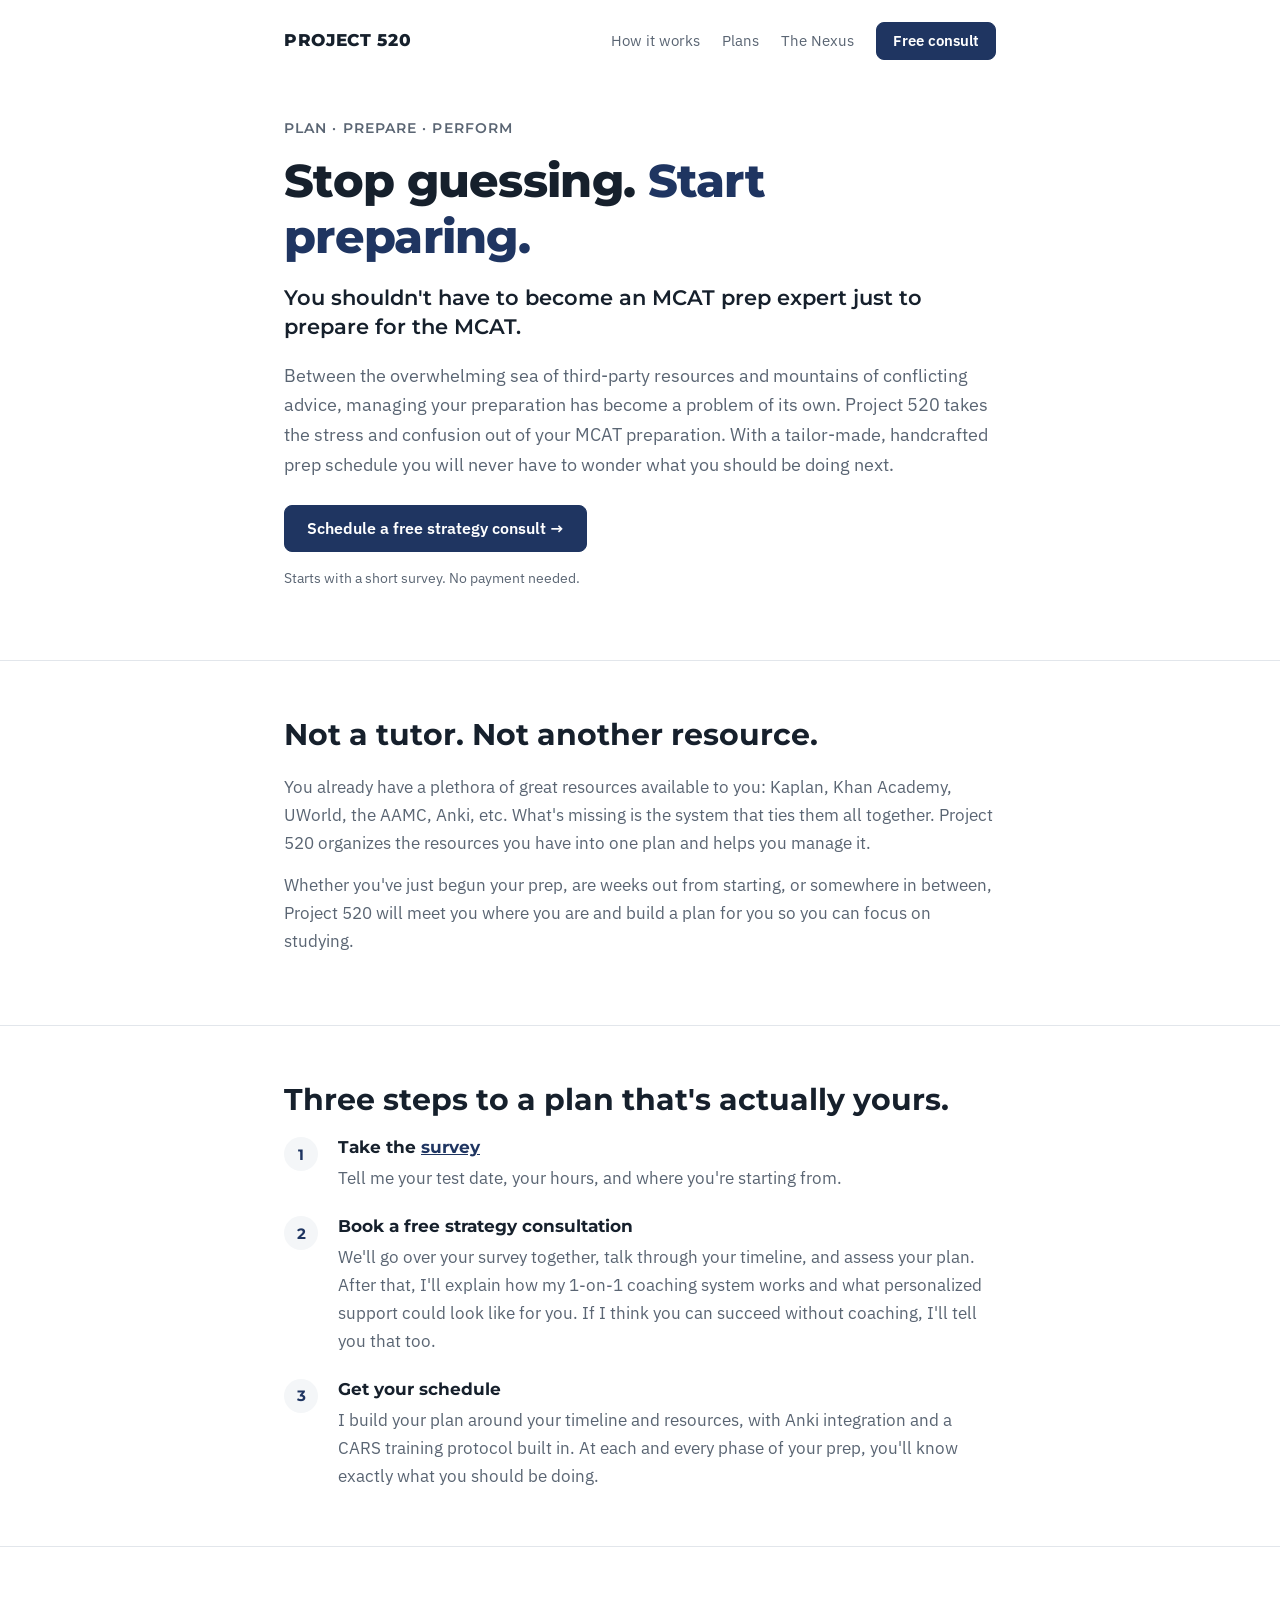
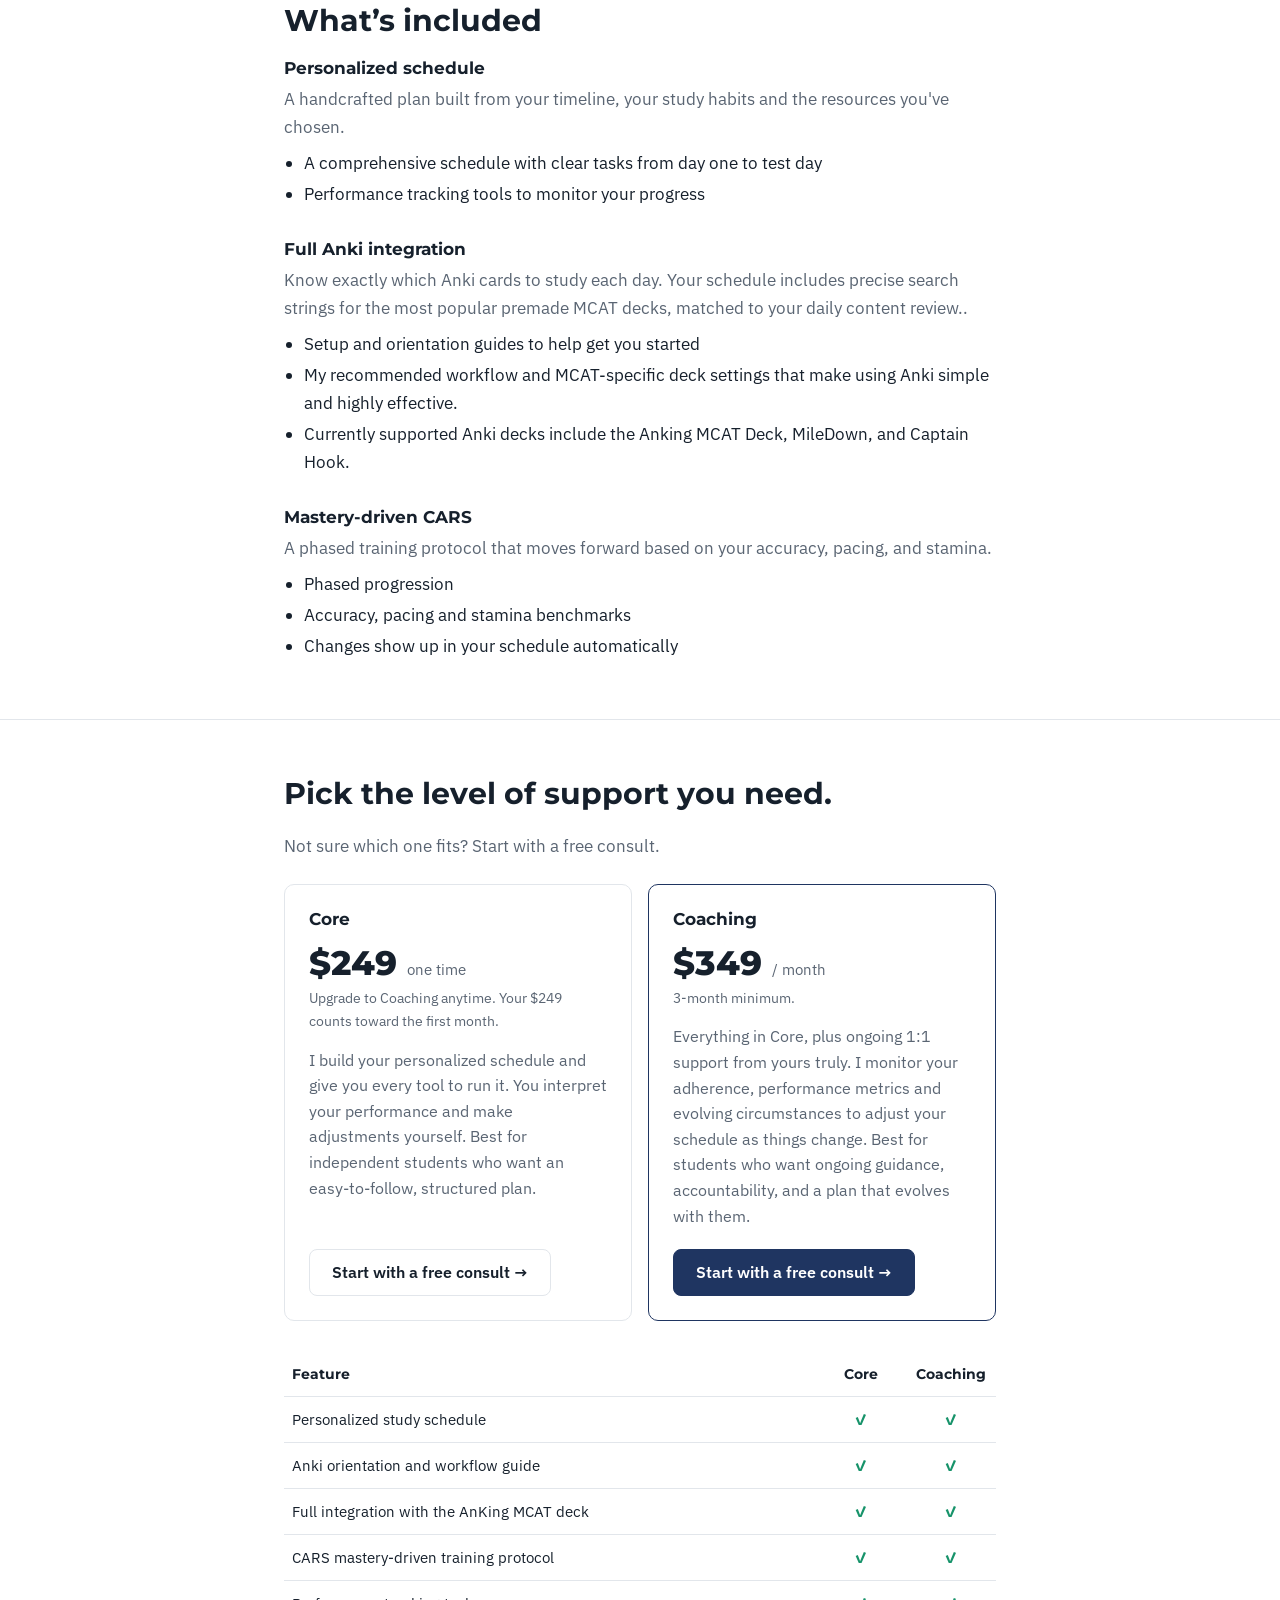
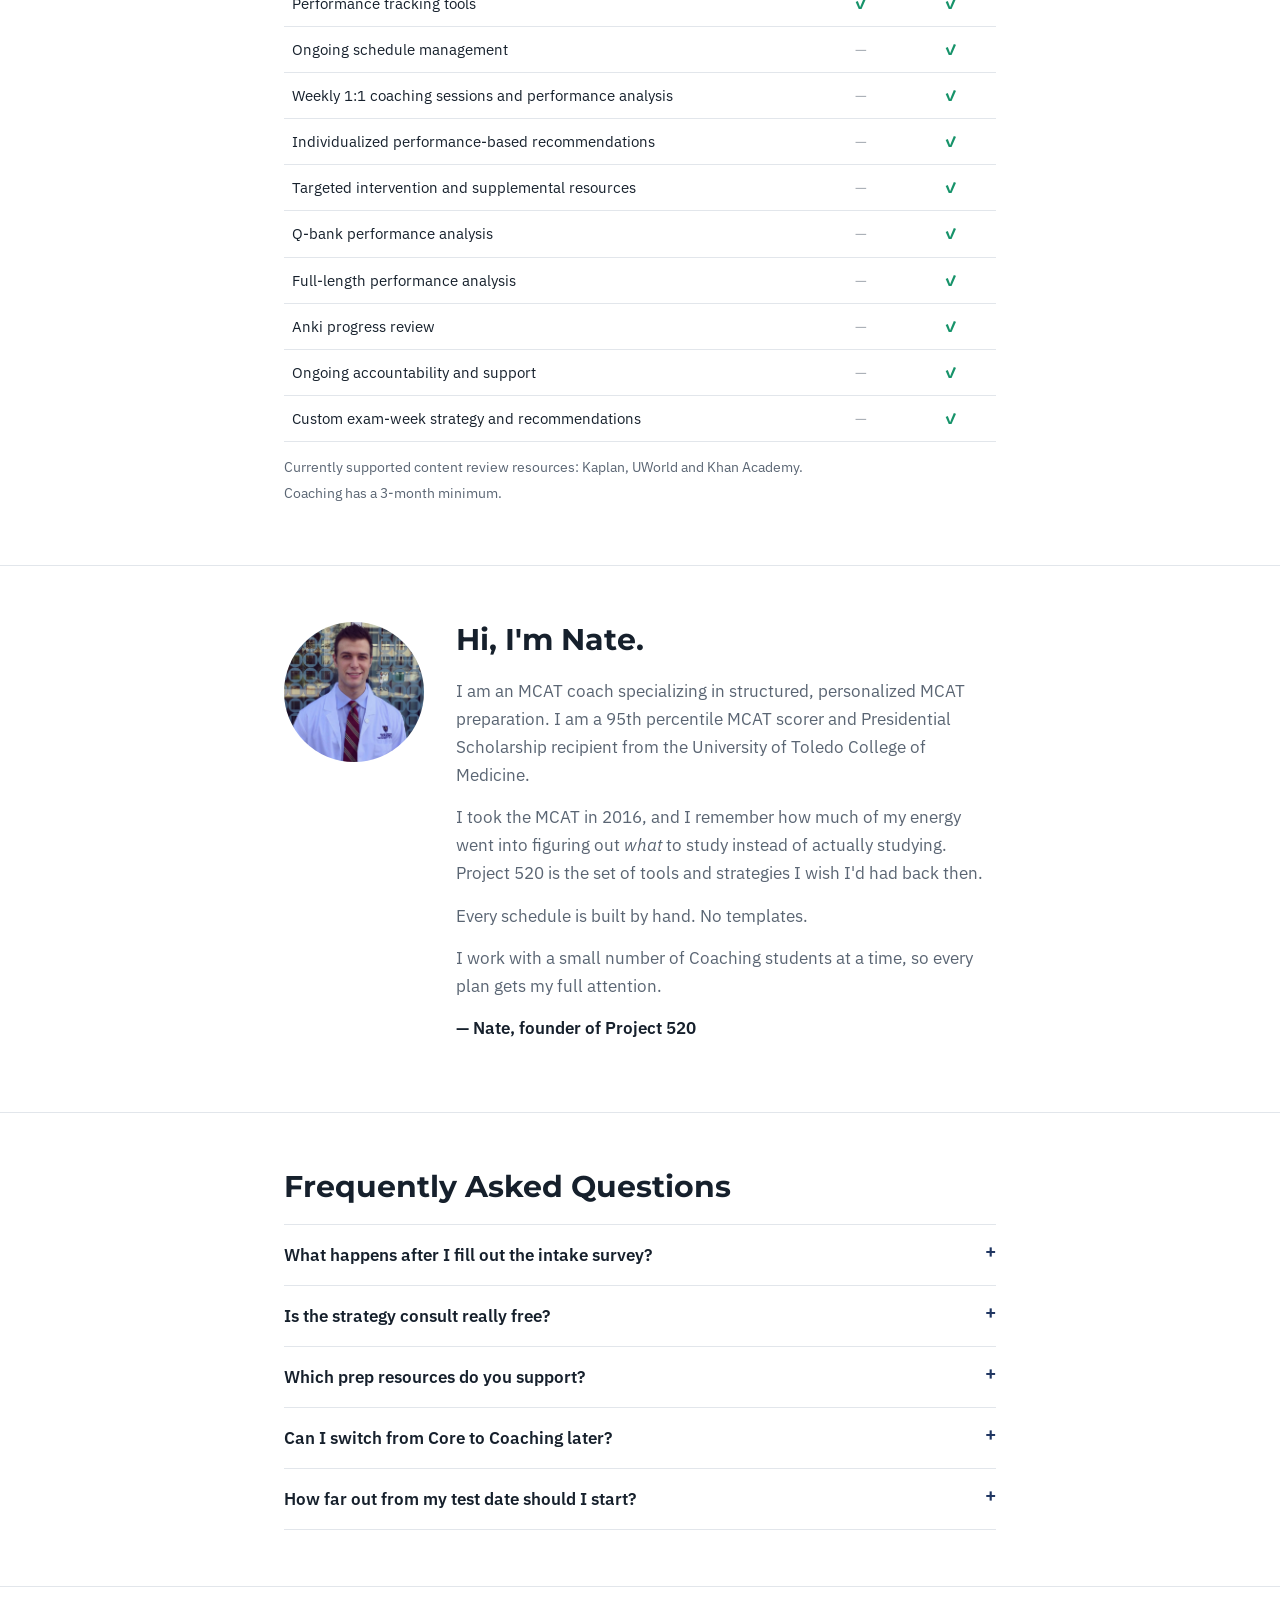
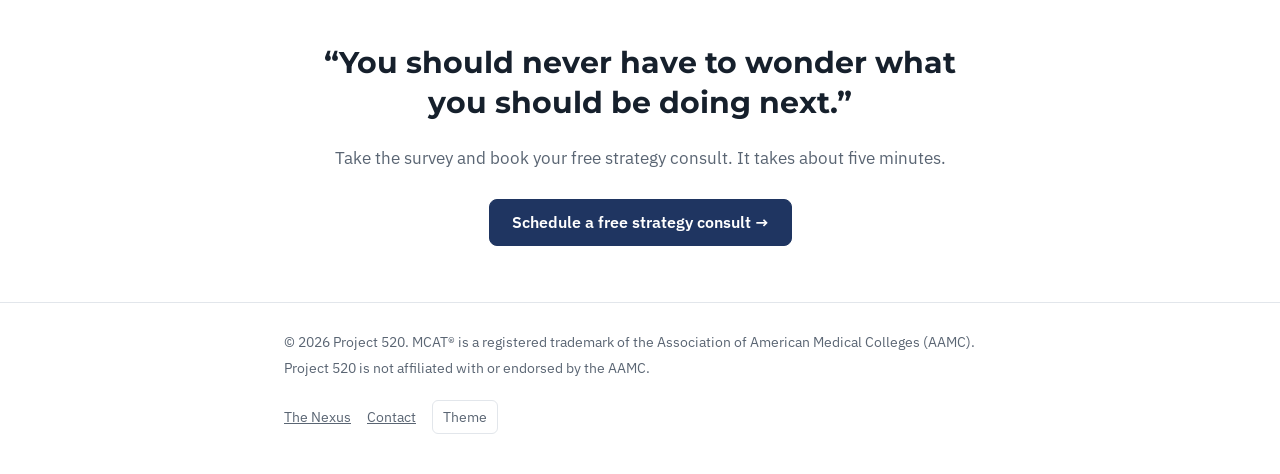
==== index.html @ 340f24ff "Update index.html" ====
<!doctype html>
<html lang="en">
<head>
<meta charset="utf-8">
<meta name="viewport" content="width=device-width, initial-scale=1">
<title>Project 520 — MCAT Prep, Planned</title>
<meta name="description" content="A handcrafted MCAT prep schedule built around your timeline, your resources and your study habits, with full Anki integration and mastery-driven CARS. Start with a free strategy consult.">
<meta property="og:title" content="Project 520 — Plan · Prepare · Perform">
<meta property="og:description" content="Stop guessing. Start preparing. Get a personalized schedule and know exactly what to do next.">
<meta property="og:type" content="website">
<link rel="icon" href="data:image/svg+xml,%3Csvg xmlns='http://www.w3.org/2000/svg' viewBox='0 0 64 64'%3E%3Crect width='64' height='64' rx='14' fill='%231f3561'/%3E%3Ctext x='32' y='42' font-family='Arial' font-weight='700' font-size='26' fill='white' text-anchor='middle'%3E520%3C/text%3E%3C/svg%3E">
<link rel="preconnect" href="https://fonts.googleapis.com">
<link rel="preconnect" href="https://fonts.gstatic.com" crossorigin>
<link rel="stylesheet" href="https://fonts.googleapis.com/css2?family=Montserrat:wght@500;600;700;800&family=IBM+Plex+Sans:wght@400;500;600&display=swap">
<style>
:root {
  --bg: #ffffff;
  --ink: #16202c;
  --muted: #5a6573;
  --line: #e2e6eb;
  --soft: #f4f6f8;
  --accent: #1f3561;
  --accent-hover: #162746;
  --accent-ink: #ffffff;
  --green: #17936a;
  --font-head: "Montserrat", "Helvetica Neue", Arial, sans-serif;
  --font-body: "IBM Plex Sans", "Segoe UI", system-ui, sans-serif;
  color-scheme: light;
}
@media (prefers-color-scheme: dark) {
  :root:not([data-theme="light"]) {
    --bg: #11161c; --ink: #e6ebf0; --muted: #98a3af; --line: #29313b; --soft: #181f27;
    --accent: #7ba6ff; --accent-hover: #9bbcff; --accent-ink: #11161c; --green: #3fc590; color-scheme: dark;
  }
}
:root[data-theme="dark"] {
  --bg: #11161c; --ink: #e6ebf0; --muted: #98a3af; --line: #29313b; --soft: #181f27;
  --accent: #7ba6ff; --accent-hover: #9bbcff; --accent-ink: #11161c; --green: #3fc590; color-scheme: dark;
}

* { box-sizing: border-box; }
html { scroll-behavior: smooth; }
body {
  margin: 0; background: var(--bg); color: var(--ink);
  font: 400 17px/1.65 var(--font-body);
  -webkit-font-smoothing: antialiased;
}
a { color: var(--accent); }
.wrap { max-width: 760px; margin: 0 auto; padding: 0 24px; }
h1, h2, h3 { font-family: var(--font-head); margin: 0; line-height: 1.2; }
h1 { font-size: clamp(2rem, 5vw, 2.9rem); font-weight: 800; letter-spacing: -0.015em; }
h2 { font-size: clamp(1.45rem, 3.2vw, 1.85rem); font-weight: 700; margin-bottom: 20px; }
h3 { font-size: 1.08rem; font-weight: 700; margin-bottom: 6px; }
p { margin: 0 0 14px; }
.muted { color: var(--muted); }
section { padding: 56px 0; border-top: 1px solid var(--line); }

/* nav */
.nav .wrap { display: flex; align-items: center; justify-content: space-between; gap: 16px; padding-top: 22px; padding-bottom: 22px; }
.brand { font: 800 1.05rem/1 var(--font-head); color: var(--ink); text-decoration: none; letter-spacing: 0.04em; }
.nav-links { display: flex; align-items: center; gap: 22px; }
.nav-links a { color: var(--muted); text-decoration: none; font-size: 0.95rem; }
.nav-links a:hover { color: var(--ink); }

/* buttons */
.btn {
  display: inline-block; padding: 13px 22px; border-radius: 8px;
  font: 600 1rem/1.2 var(--font-body); text-decoration: none; cursor: pointer;
  background: var(--accent); color: var(--accent-ink); border: 1px solid var(--accent);
}
.btn:hover { background: var(--accent-hover); border-color: var(--accent-hover); }
.btn-plain { background: transparent; color: var(--ink); border-color: var(--line); }
.btn-plain:hover { background: var(--soft); border-color: var(--line); }
.nav-links .btn { padding: 9px 16px; font-size: 0.92rem; color: var(--accent-ink); }

/* hero */
.hero { border-top: 0; padding: 40px 0 56px; }
.tagline { font: 600 0.85rem/1 var(--font-head); letter-spacing: 0.08em; text-transform: uppercase; color: var(--muted); margin-bottom: 18px; }
.hero h1 .hl { color: var(--accent); }
.hero .lede { font-size: 1.12rem; color: var(--muted); margin-top: 20px; }
.ctas { display: flex; flex-wrap: wrap; gap: 12px; margin-top: 26px; }
.note { font-size: 0.9rem; color: var(--muted); margin-top: 14px; }


.value { font: 600 clamp(1.1rem, 2.4vw, 1.3rem)/1.4 var(--font-head); color: var(--ink); margin: 18px 0 0; }



/* steps */
.steps { list-style: none; margin: 0; padding: 0; display: grid; gap: 24px; }
.steps li { display: grid; grid-template-columns: 40px 1fr; gap: 14px; }
.step-num { width: 34px; height: 34px; border-radius: 50%; background: var(--soft); color: var(--accent); display: grid; place-items: center; font: 700 0.95rem/1 var(--font-head); }
.steps p { color: var(--muted); margin: 0; }
.free { color: var(--green); font-weight: 600; font-size: 0.85rem; margin-left: 6px; font-family: var(--font-body); }

/* features */
.features { display: grid; gap: 28px; }
.features p { color: var(--muted); margin-bottom: 8px; }
.features ul { margin: 0; padding-left: 20px; }
.features li { margin: 3px 0; }


/* plans */
.plans { display: grid; grid-template-columns: 1fr 1fr; gap: 16px; }
.plan { border: 1px solid var(--line); border-radius: 10px; padding: 24px; display: flex; flex-direction: column; }
.plan.featured { border-color: var(--accent); }
.price { font: 800 2.1rem/1 var(--font-head); margin: 10px 0 8px; }
.price small { font: 400 0.95rem/1 var(--font-body); color: var(--muted); }
.plan .price-note { font-size: 0.88rem; color: var(--muted); }
.plan .desc { color: var(--muted); font-size: 0.97rem; flex: 1; }
.plan .btn { align-self: flex-start; margin-top: 6px; }

.compare { width: 100%; border-collapse: collapse; margin-top: 32px; font-size: 0.95rem; }
.compare th, .compare td { padding: 10px 8px; text-align: left; border-bottom: 1px solid var(--line); }
.compare th { font-family: var(--font-head); font-weight: 700; font-size: 0.85rem; }
.compare .c { text-align: center; width: 90px; }
.yes { color: var(--green); font-weight: 700; }
.no { color: var(--muted); opacity: 0.5; }
.footnotes { margin-top: 14px; font-size: 0.85rem; color: var(--muted); }
.footnotes p { margin: 0 0 4px; }

/* founder */
.founder { display: grid; grid-template-columns: 140px 1fr; gap: 32px; align-items: start; }
.avatar { width: 140px; height: 140px; border-radius: 50%; object-fit: cover; background: var(--soft); overflow: hidden; color: transparent; }
.founder p { color: var(--muted); }
.sig { color: var(--ink) !important; font-weight: 600; }

/* faq */
.faq details { border-bottom: 1px solid var(--line); }
.faq details:first-child { border-top: 1px solid var(--line); }
.faq summary { cursor: pointer; list-style: none; padding: 16px 0; font-weight: 600; display: flex; justify-content: space-between; gap: 16px; }
.faq summary::-webkit-details-marker { display: none; }
.faq summary::after { content: "+"; color: var(--accent); font-weight: 600; font-size: 1.2rem; line-height: 1; }
.faq details[open] summary::after { content: "–"; }
.faq details p { color: var(--muted); }

/* final */
.final { text-align: center; }
.quote { margin: 0 auto 22px; max-width: 22em; font: 700 clamp(1.4rem, 3.4vw, 1.9rem)/1.3 var(--font-head); color: var(--ink); }
.final .ctas { justify-content: center; }

footer { border-top: 1px solid var(--line); padding: 28px 0 40px; color: var(--muted); font-size: 0.85rem; }
footer .wrap { display: flex; flex-wrap: wrap; justify-content: space-between; gap: 16px; }
footer p { margin: 0 0 4px; }
footer a { color: var(--muted); }
.theme-btn { background: none; border: 1px solid var(--line); color: var(--muted); border-radius: 6px; padding: 5px 10px; font: inherit; cursor: pointer; }

:focus-visible { outline: 3px solid var(--accent); outline-offset: 3px; border-radius: 4px; }

@media (max-width: 640px) {
  .wrap { padding: 0 16px; }
  body { font-size: 16px; }
  .nav-links a:not(.btn) { display: none; }
  .plans { grid-template-columns: 1fr; }
  .founder { grid-template-columns: 1fr; gap: 20px; }
  .avatar { width: 110px; height: 110px; }
  .ctas .btn { width: 100%; text-align: center; }
  .compare .c { width: 70px; }
  .compare th, .compare td { padding: 9px 4px; font-size: 0.88rem; }
}
@media (prefers-reduced-motion: reduce) { html { scroll-behavior: auto; } }
</style>
</head>
<body>

<!--
  ===== EDIT THESE LINKS =====
  Every "Get your free strategy consult" button uses FORM_URL below.
  Search this file for FORM_URL to find it (near the bottom, in the <script>).
-->

<header class="nav">
  <div class="wrap">
    <a class="brand" href="#top">PROJECT 520</a>
    <nav class="nav-links" aria-label="Main">
      <a href="#how">How it works</a>
      <a href="#plans">Plans</a>
      <a href="/nexus/">The Nexus</a>
      <a class="btn js-consult" href="#">Free consult</a>
    </nav>
  </div>
</header>

<main id="top">

  <section class="hero">
    <div class="wrap">
      <div class="tagline">Plan · Prepare · Perform</div>
      <h1>Stop guessing. <span class="hl">Start preparing.</span></h1>
      <p class="value">You shouldn't have to become an MCAT prep expert just to prepare for the MCAT.</p>
      <p class="lede">Between the overwhelming sea of third-party resources and mountains of conflicting advice, managing your preparation has become a problem of its own. Project 520 takes the stress and confusion out of your MCAT preparation. With a tailor-made, handcrafted prep schedule you will never have to wonder what you should be doing next.</p>
      <div class="ctas">
        <a class="btn js-consult" href="#">Schedule a free strategy consult →</a>
      </div>
      <p class="note">Starts with a short survey. No payment needed.</p>
    </div>
  </section>

  <section>
    <div class="wrap">
      <h2>Not a tutor. Not another resource.</h2>
      <p class="muted">You already have a plethora of great resources available to you: Kaplan, Khan Academy, UWorld, the AAMC, Anki, etc. What's missing is the system that ties them all together. Project 520 organizes the resources you have into one plan and helps you manage it.</p>
      <p class="muted">Whether you've just begun your prep, are weeks out from starting, or somewhere in between, Project 520 will meet you where you are and build a plan for you so you can focus on studying.</p>
    </div>
  </section>

  <section id="how">
    <div class="wrap">
      <h2>Three steps to a plan that's actually yours.</h2>
      <ol class="steps">
        <li>
          <span class="step-num">1</span>
          <div>
            <h3>Take the <a class="js-consult" href="#">survey</a></h3>
            <p>Tell me your test date, your hours, and where you're starting from.</p>
          </div>
        </li>
        <li>
          <span class="step-num">2</span>
          <div>
            <h3>Book a free strategy consultation</h3>
            <p>We'll go over your survey together, talk through your timeline, and assess your plan. After that, I'll explain how my 1-on-1 coaching system works and what personalized support could look like for you. If I think you can succeed without coaching, I'll tell you that too. </p>
          </div>
        </li>
        <li>
          <span class="step-num">3</span>
          <div>
            <h3>Get your schedule</h3>
            <p>I build your plan around your timeline and resources, with Anki integration and a CARS training protocol built in. At each and every phase of your prep, you'll know exactly what you should be doing.</p>
          </div>
        </li>
      </ol>
    </div>
  </section>

  <section>
    <div class="wrap">
      <h2>What’s included</h2>
      <div class="features">
        <div>
          <h3>Personalized schedule</h3>
          <p>A handcrafted plan built from your timeline, your study habits and the resources you've chosen.</p>
          <ul>
            <li>A comprehensive schedule with clear tasks from day one to test day</li>
            <li>Performance tracking tools to monitor your progress</li>
          </ul>
        </div>
        <div>
          <h3>Full Anki integration</h3>
          <p>Know exactly which Anki cards to study each day. Your schedule includes precise search strings for the most popular premade MCAT decks, matched to your daily content review..</p>
          <ul>
            <li>Setup and orientation guides to help get you started</li>
            <li>My recommended workflow and MCAT-specific deck settings that make using Anki simple and highly effective.</li>
            <li>Currently supported Anki decks include the Anking MCAT Deck, MileDown, and Captain Hook.</li>
          </ul>
        </div>
        <div>
          <h3>Mastery-driven CARS</h3>
          <p>A phased training protocol that moves forward based on your accuracy, pacing, and stamina.</p>
          <ul>
            <li>Phased progression</li>
            <li>Accuracy, pacing and stamina benchmarks</li>
            <li>Changes show up in your schedule automatically</li>
          </ul>
        </div>
      </div>
    </div>
  </section>

  <section id="plans">
    <div class="wrap">
      <h2>Pick the level of support you need.</h2>
      <p class="muted">Not sure which one fits? Start with a free consult.</p>
      <div class="plans" style="margin-top:24px">
        <div class="plan">
          <h3>Core</h3>
          <div class="price">$249 <small>one time</small></div>
          <p class="price-note">Upgrade to Coaching anytime. Your $249 counts toward the first month.</p>
          <p class="desc">I build your personalized schedule and give you every tool to run it. You interpret your performance and make adjustments yourself. Best for independent students who want an easy-to-follow, structured plan.</p>
          <a class="btn btn-plain js-consult" href="#">Start with a free consult →</a>
        </div>
        <div class="plan featured">
          <h3>Coaching</h3>
          <div class="price">$349 <small>/ month</small></div>
          <p class="price-note">3-month minimum.</p>
          <p class="desc">Everything in Core, plus ongoing 1:1 support from yours truly. I monitor your adherence, performance metrics and evolving circumstances to adjust your schedule as things change. Best for students who want ongoing guidance, accountability, and a plan that evolves with them.</p>
          <a class="btn js-consult" href="#">Start with a free consult →</a>
        </div>
      </div>

      <table class="compare">
        <thead><tr><th scope="col">Feature</th><th scope="col" class="c">Core</th><th scope="col" class="c">Coaching</th></tr></thead>
        <tbody>
          <tr><td>Personalized study schedule</td><td class="c yes" aria-label="Included">✓</td><td class="c yes" aria-label="Included">✓</td></tr>
          <tr><td>Anki orientation and workflow guide</td><td class="c yes" aria-label="Included">✓</td><td class="c yes" aria-label="Included">✓</td></tr>
          <tr><td>Full integration with the AnKing MCAT deck</td><td class="c yes" aria-label="Included">✓</td><td class="c yes" aria-label="Included">✓</td></tr>
          <tr><td>CARS mastery-driven training protocol</td><td class="c yes" aria-label="Included">✓</td><td class="c yes" aria-label="Included">✓</td></tr>
          <tr><td>Performance tracking tools</td><td class="c yes" aria-label="Included">✓</td><td class="c yes" aria-label="Included">✓</td></tr>
          <tr><td>Ongoing schedule management</td><td class="c no" aria-label="Not included">—</td><td class="c yes" aria-label="Included">✓</td></tr>
          <tr><td>Weekly 1:1 coaching sessions and performance analysis</td><td class="c no" aria-label="Not included">—</td><td class="c yes" aria-label="Included">✓</td></tr>
          <tr><td>Individualized performance-based recommendations</td><td class="c no" aria-label="Not included">—</td><td class="c yes" aria-label="Included">✓</td></tr>
          <tr><td>Targeted intervention and supplemental resources</td><td class="c no" aria-label="Not included">—</td><td class="c yes" aria-label="Included">✓</td></tr>
          <tr><td>Q-bank performance analysis</td><td class="c no" aria-label="Not included">—</td><td class="c yes" aria-label="Included">✓</td></tr>
          <tr><td>Full-length performance analysis</td><td class="c no" aria-label="Not included">—</td><td class="c yes" aria-label="Included">✓</td></tr>
          <tr><td>Anki progress review</td><td class="c no" aria-label="Not included">—</td><td class="c yes" aria-label="Included">✓</td></tr>
          <tr><td>Ongoing accountability and support</td><td class="c no" aria-label="Not included">—</td><td class="c yes" aria-label="Included">✓</td></tr>
          <tr><td>Custom exam-week strategy and recommendations</td><td class="c no" aria-label="Not included">—</td><td class="c yes" aria-label="Included">✓</td></tr>
        </tbody>
      </table>
      <div class="footnotes">
        <p>Currently supported content review resources: Kaplan, UWorld and Khan Academy.</p>
        <p>Coaching has a 3-month minimum.</p>
      </div>
    </div>
  </section>

  <section>
    <div class="wrap">
      <div class="founder">
        <img class="avatar" src="me.jpg" alt="Nate, founder of Project 520">
        <div>
          <h2>Hi, I'm Nate.</h2>
          <p>I am an MCAT coach specializing in structured, personalized MCAT preparation. I am a 95th percentile MCAT scorer and Presidential Scholarship recipient from the University of Toledo College of Medicine.</p>
          <p>I took the MCAT in 2016, and I remember how much of my energy went into figuring out <em>what</em> to study instead of actually studying. Project 520 is the set of tools and strategies I wish I'd had back then.</p>
          <p>Every schedule is built by hand. No templates.</p>
          <p>I work with a small number of Coaching students at a time, so every plan gets my full attention.</p>
          <p class="sig">— Nate, founder of Project 520</p>
        </div>
      </div>
    </div>
  </section>

  <section>
    <div class="wrap">
      <h2>Frequently Asked Questions</h2>
      <div class="faq">
        <details>
          <summary>What happens after I fill out the intake survey?</summary>
          <p>You'll get a link to book your free strategy consult. We'll go over the results of your survey together on the call during which we will assess your starting point, identify your biggest roadblocks, map out your approach, and discuss your next steps.</p>
        </details>
        <details>
          <summary>Is the strategy consult really free?</summary>
          <p>Yes. There's no obligation to buy anything. If you leave with a clearer plan for your MCAT preparation, that's a win in my book.</p>
        </details>
        <details>
          <summary>Which prep resources do you support?</summary>
          <p>Content review schedules currently support Kaplan, UWorld and Khan Academy. Anki integration supports the AnKing MCAT deck, MileDown, and Captain Hook. The CARS framework is designed with Jack Westin passages and the new AAMC Question Bank in mind. Practice question scheduling is resource agnostic.</p>
        </details>
        <details>
          <summary>Can I switch from Core to Coaching later?</summary>
          <p>Yes. Upgrade anytime, and what you paid for Core is credited toward your first month of Coaching.</p>
        </details>
        <details>
          <summary>How far out from my test date should I start?</summary>
          <p>Earlier is easier, but schedules can be built for most timelines. Put your test date in the survey and we'll talk about what's realistic on the call.</p>
        </details>
      </div>
    </div>
  </section>

  <section class="final">
    <div class="wrap">
      <blockquote class="quote">“You should never have to wonder what you should be doing next.”</blockquote>
      <p class="muted">Take the survey and book your free strategy consult. It takes about five minutes.</p>
      <div class="ctas">
        <a class="btn js-consult" href="#">Schedule a free strategy consult →</a>
      </div>
    </div>
  </section>

</main>

<footer>
  <div class="wrap">
    <div>
      <p>© <span id="yr">2026</span> Project 520. MCAT® is a registered trademark of the Association of American Medical Colleges (AAMC).</p>
      <p>Project 520 is not affiliated with or endorsed by the AAMC.</p>
    </div>
    <div style="display:flex;gap:16px;align-items:center">
      <a href="/nexus/">The Nexus</a>
      <a href="mailto:hello@project520.com" id="contact">Contact</a>
      <button class="theme-btn" id="themeBtn" type="button" aria-label="Toggle light or dark theme">Theme</button>
    </div>
  </div>
</footer>

<script>
  // ===== EDIT ME =====
  // Paste your Google Form link here. Every consult button on the page uses it.
  var FORM_URL = "https://docs.google.com/forms/d/e/1FAIpQLSf1o5U1gilqUx3L-pWB06cm8P5lfhH_u22WM8IXq5zeu4WY2Q/viewform?usp=header";
  // Your contact email (footer link).
  var CONTACT_EMAIL = "hello@project520.com";
  // ===================

  // Optional source tracking: visiting project520.com/?src=youtube passes "youtube" on to the form,
  // if you set FORM_SRC_FIELD to your form's prefill entry id (e.g. "entry.123456789"). Leave blank to skip.
  var FORM_SRC_FIELD = "";

  (function () {
    var url = FORM_URL;
    try {
      var src = new URLSearchParams(location.search).get("src");
      if (src && FORM_SRC_FIELD) {
        url += (url.indexOf("?") === -1 ? "?" : "&") + "usp=pp_url&" + FORM_SRC_FIELD + "=" + encodeURIComponent(src);
      }
    } catch (e) {}
    document.querySelectorAll(".js-consult").forEach(function (a) {
      a.href = url; a.target = "_blank"; a.rel = "noopener";
    });
    document.getElementById("contact").href = "mailto:" + CONTACT_EMAIL;
    document.getElementById("yr").textContent = new Date().getFullYear();

    var root = document.documentElement;
    try { var saved = localStorage.getItem("p520-theme"); if (saved) root.setAttribute("data-theme", saved); } catch (e) {}
    document.getElementById("themeBtn").addEventListener("click", function () {
      var dark = root.getAttribute("data-theme") === "dark" ||
        (!root.getAttribute("data-theme") && matchMedia("(prefers-color-scheme: dark)").matches);
      var next = dark ? "light" : "dark";
      root.setAttribute("data-theme", next);
      try { localStorage.setItem("p520-theme", next); } catch (e) {}
    });
  })();
</script>
</body>
</html>
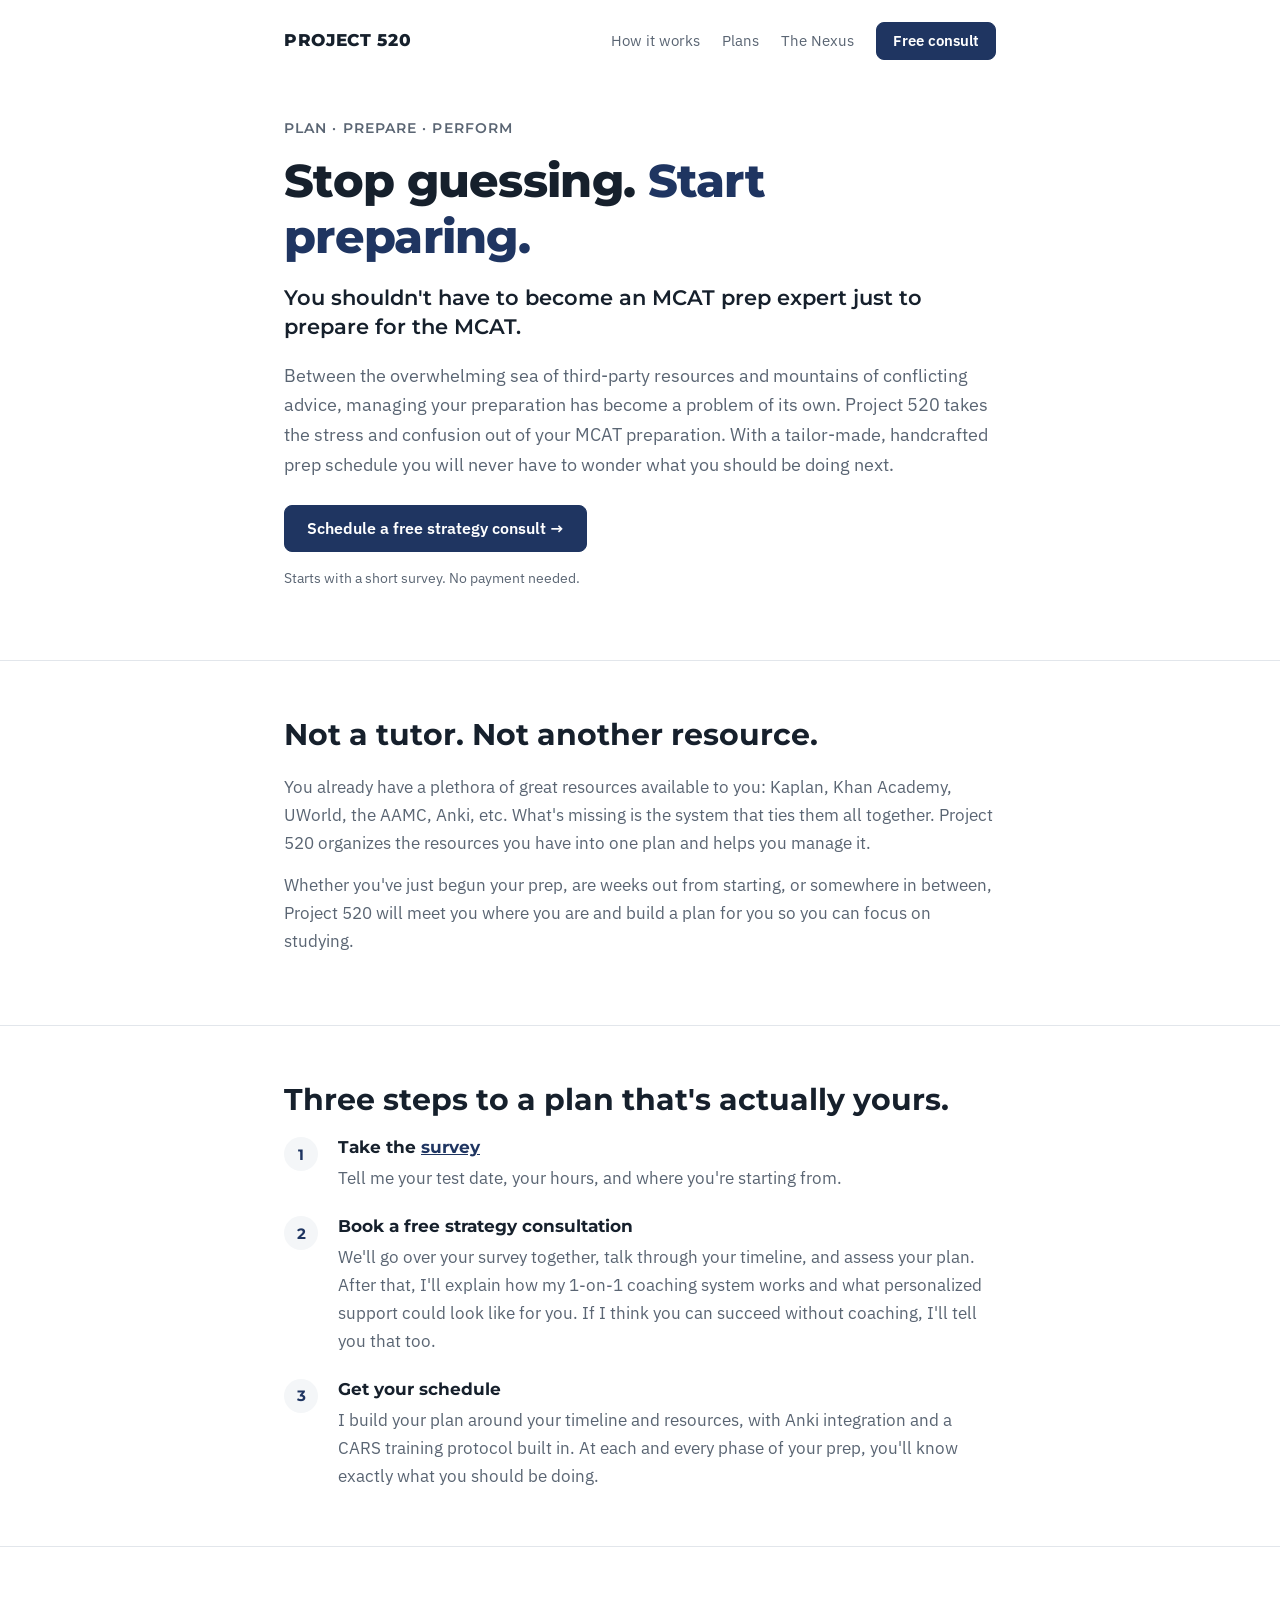
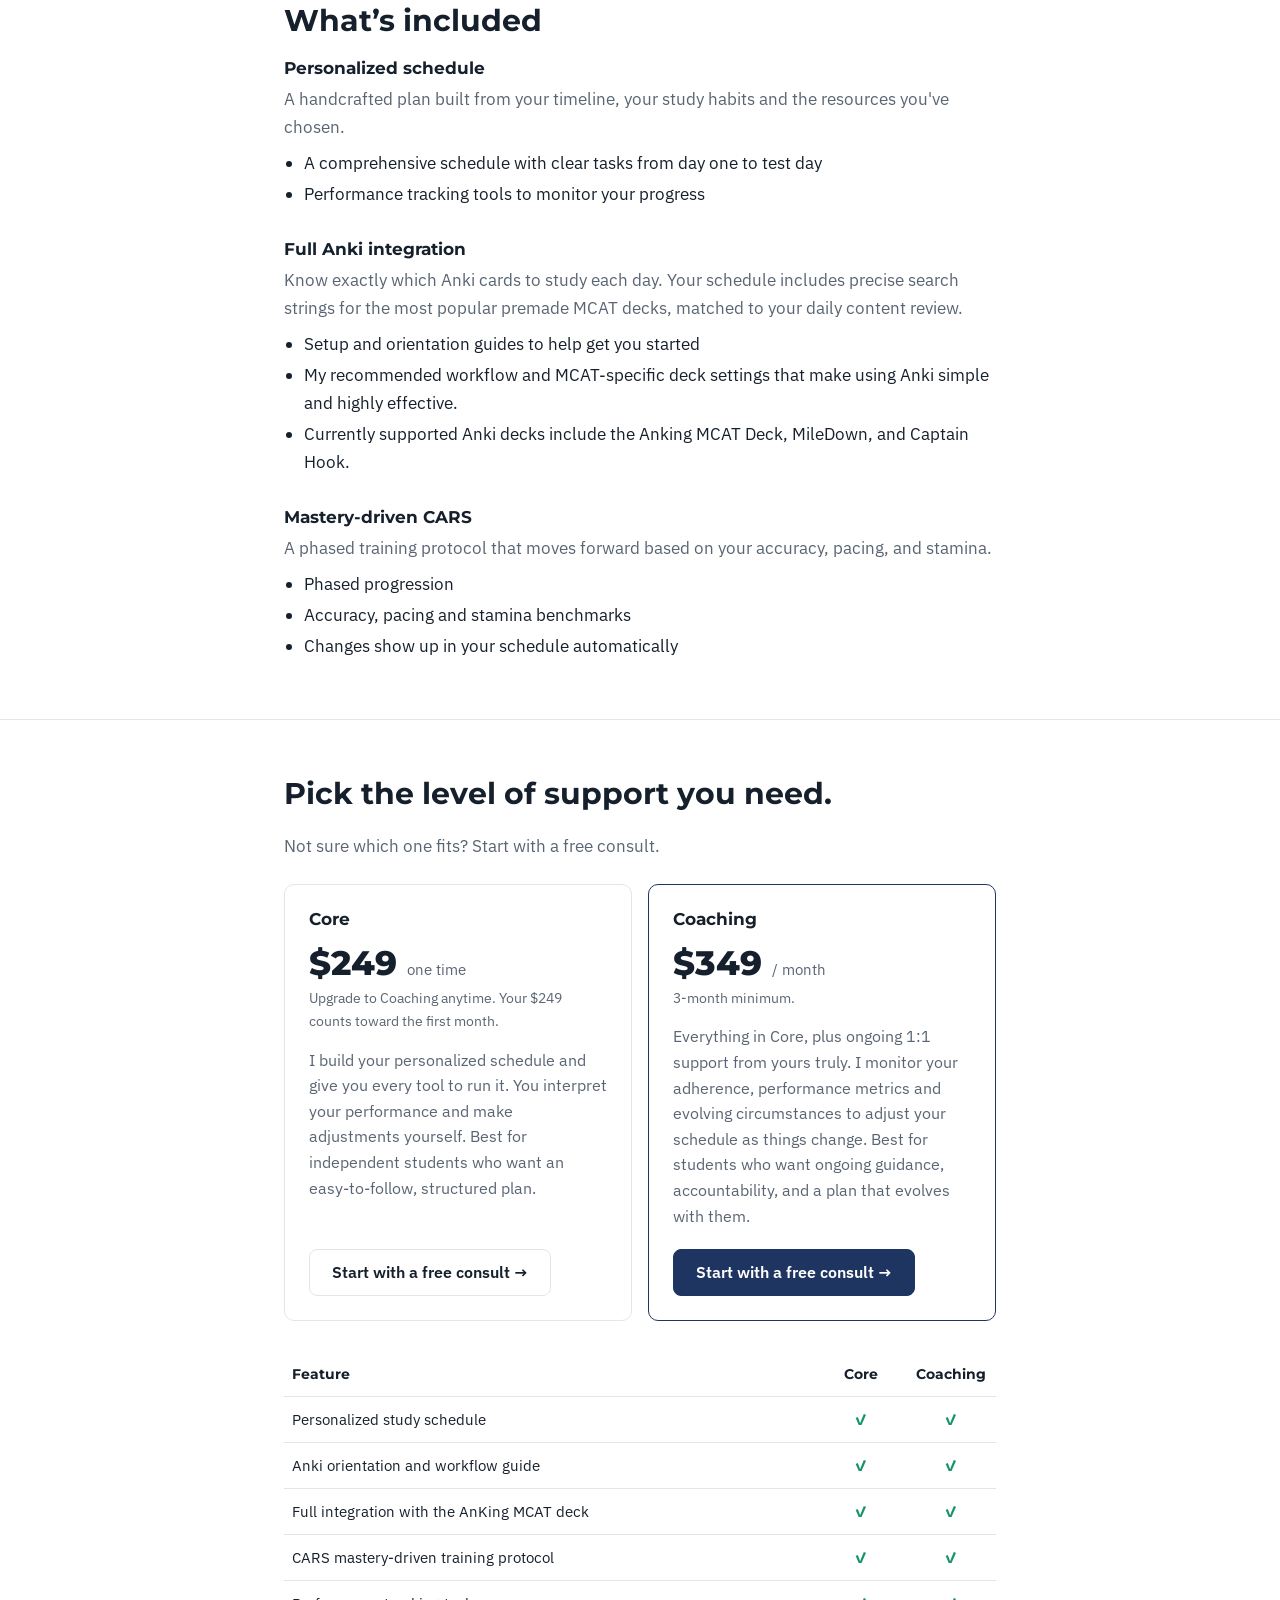
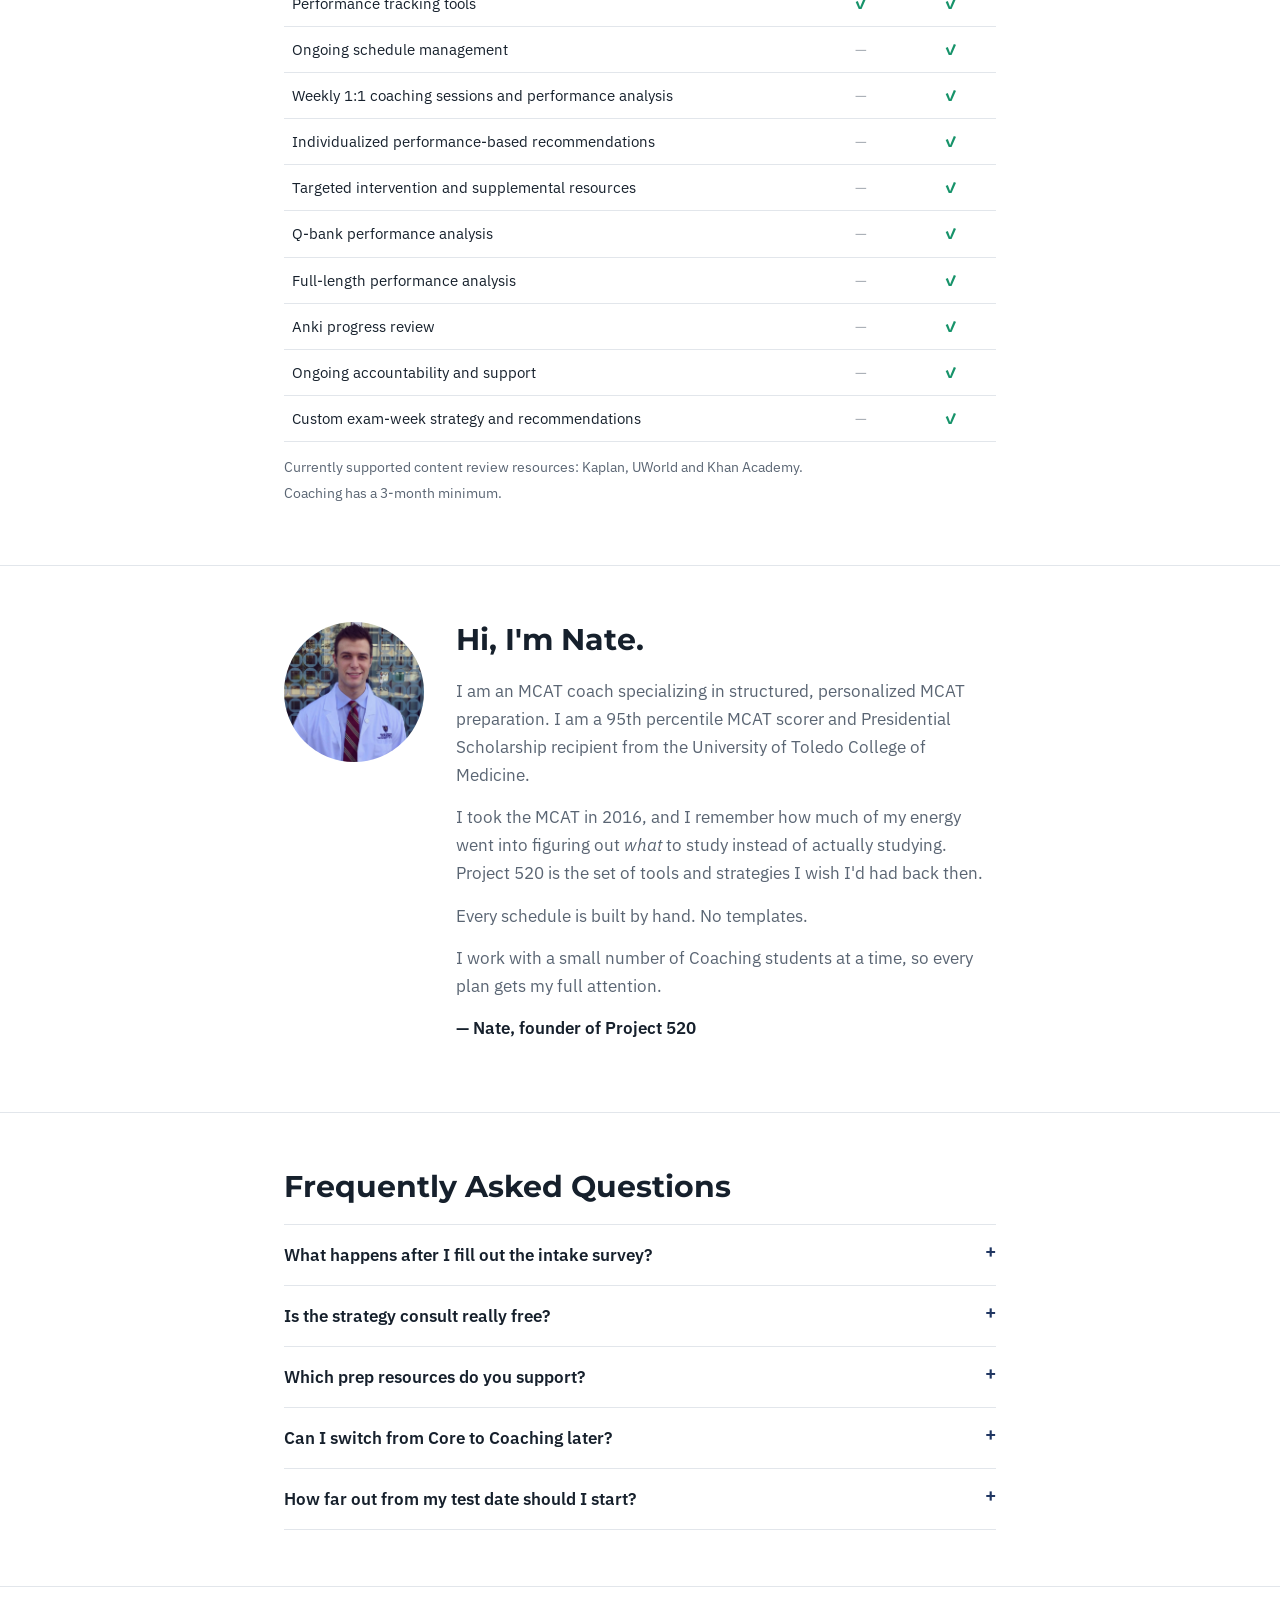
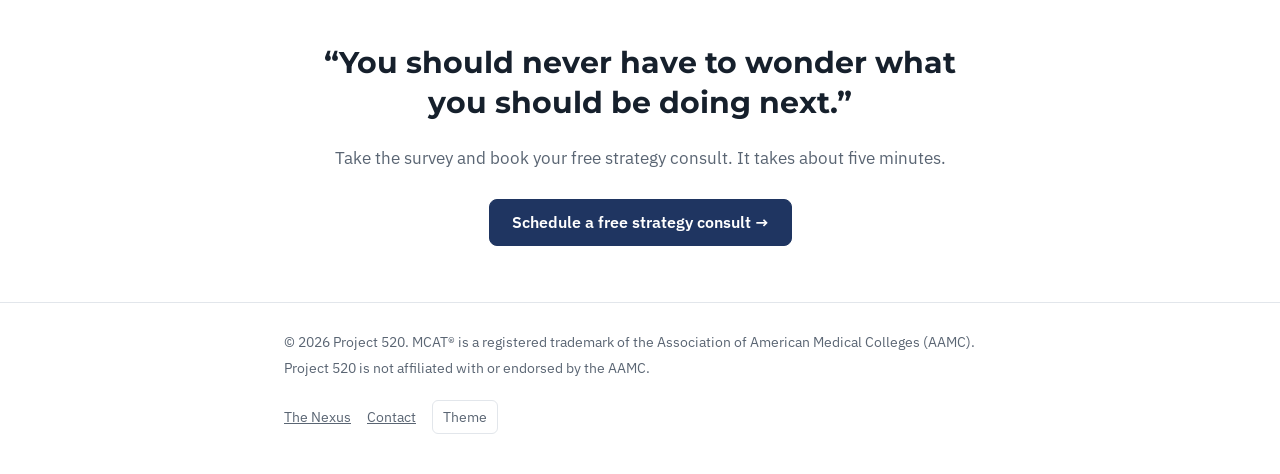
==== commit c17c8646: "Update index.html" ====
--- a/index.html
+++ b/index.html
@@ -247,7 +247,7 @@
         </div>
         <div>
           <h3>Full Anki integration</h3>
-          <p>Know exactly which Anki cards to study each day. Your schedule includes precise search strings for the most popular premade MCAT decks, matched to your daily content review..</p>
+          <p>Know exactly which Anki cards to study each day. Your schedule includes precise search strings for the most popular premade MCAT decks, matched to your daily content review.</p>
           <ul>
             <li>Setup and orientation guides to help get you started</li>
             <li>My recommended workflow and MCAT-specific deck settings that make using Anki simple and highly effective.</li>
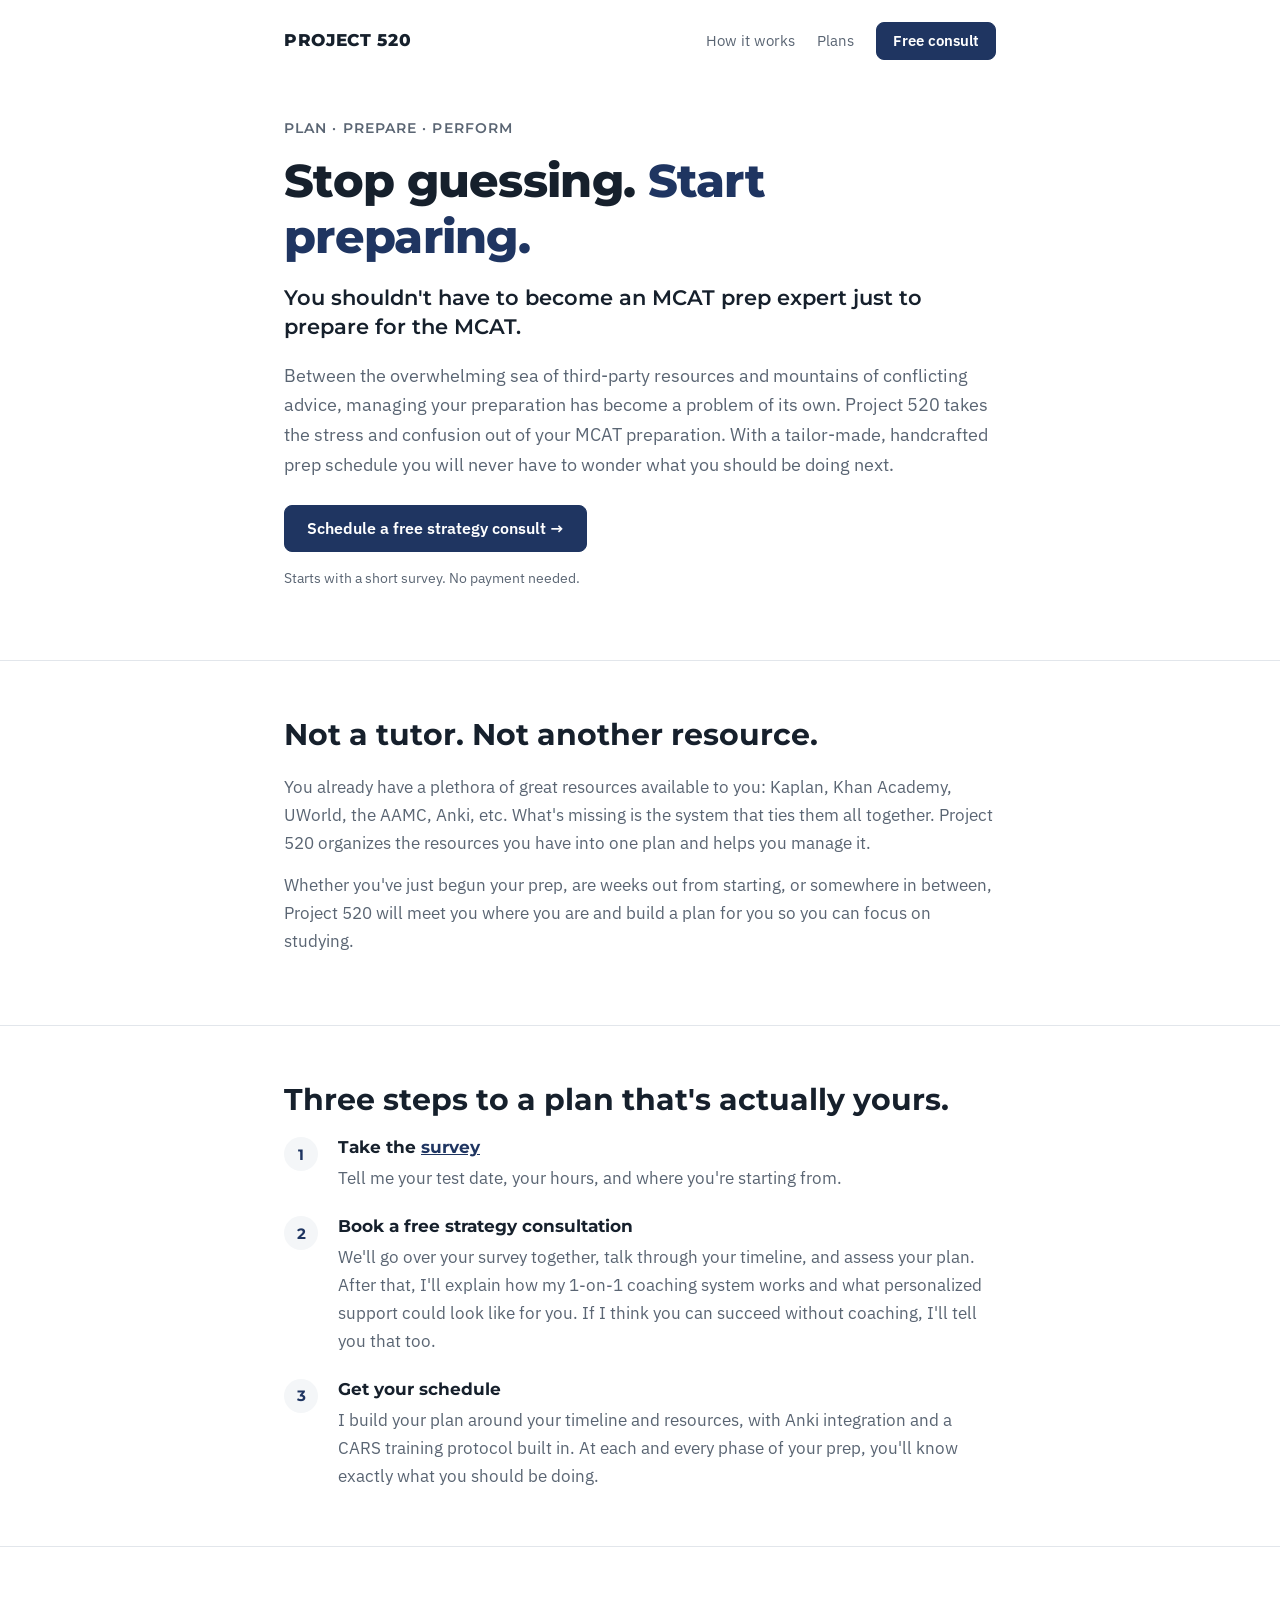
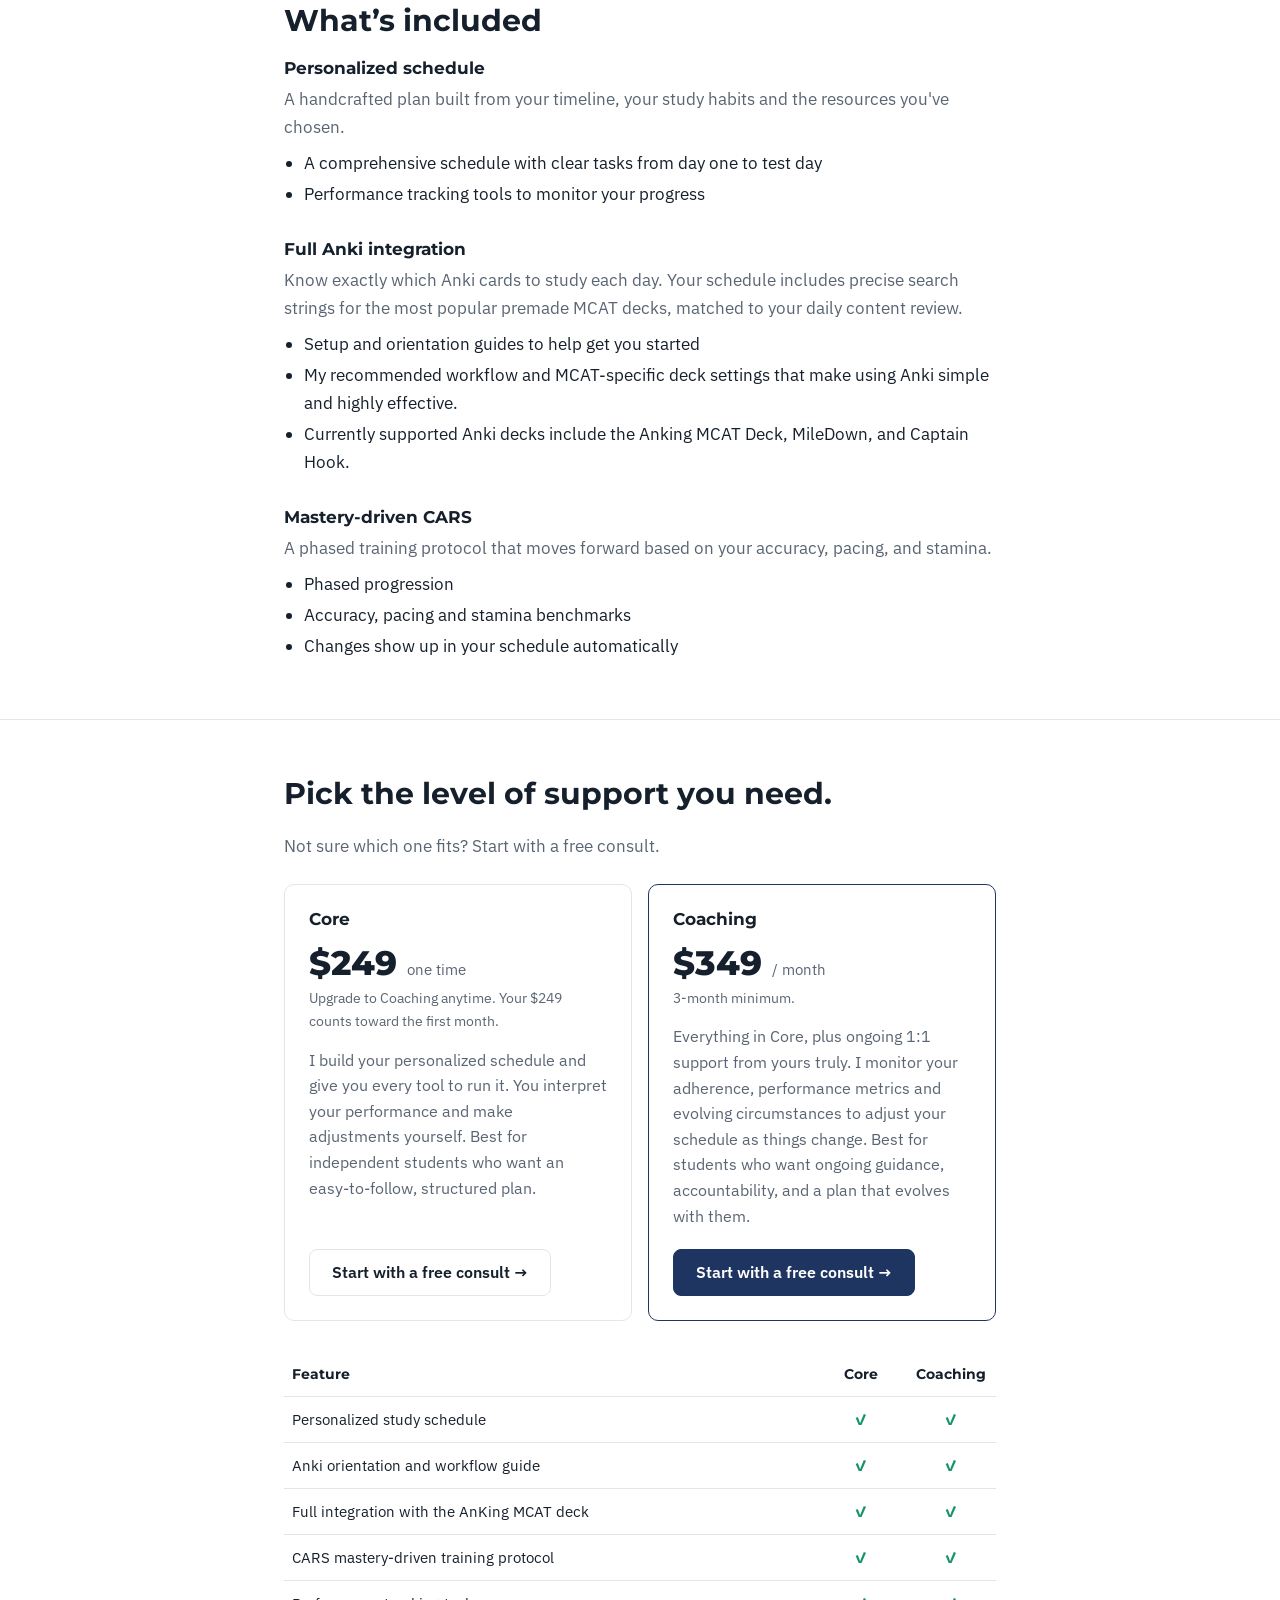
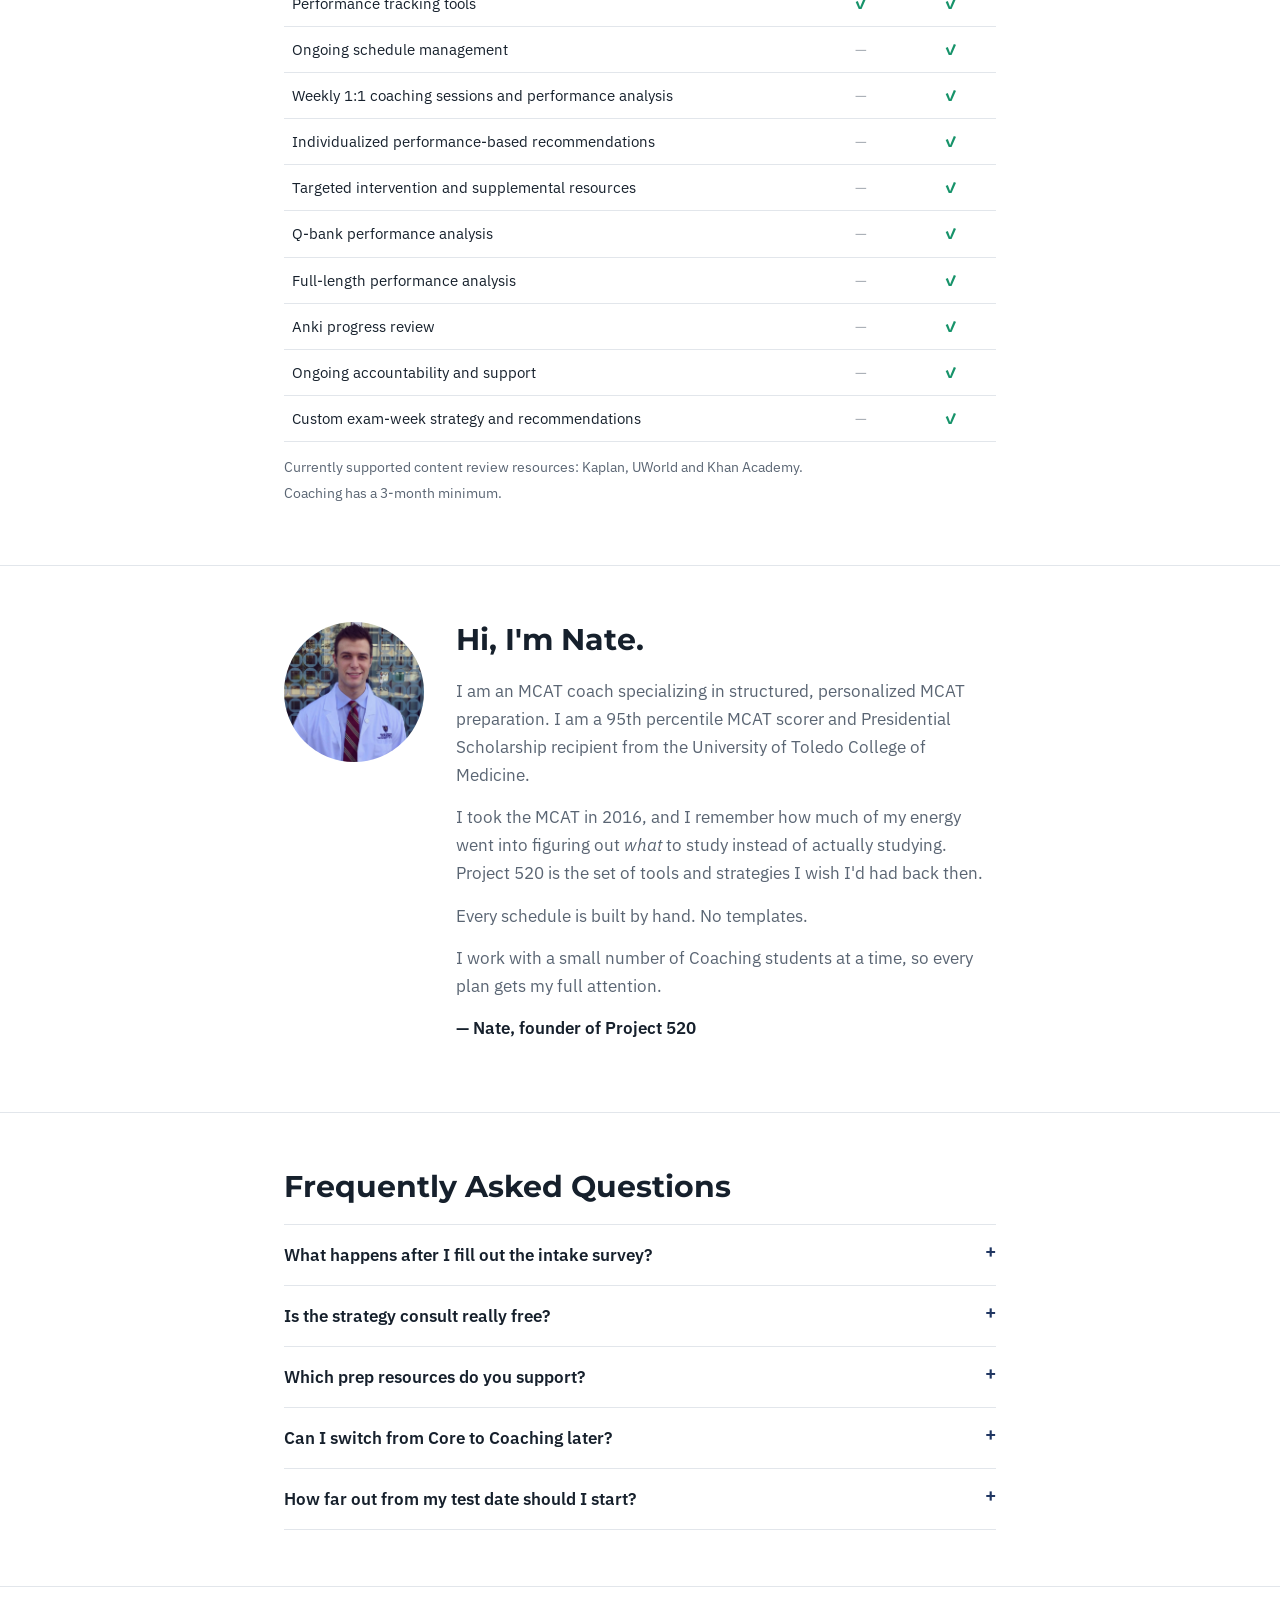
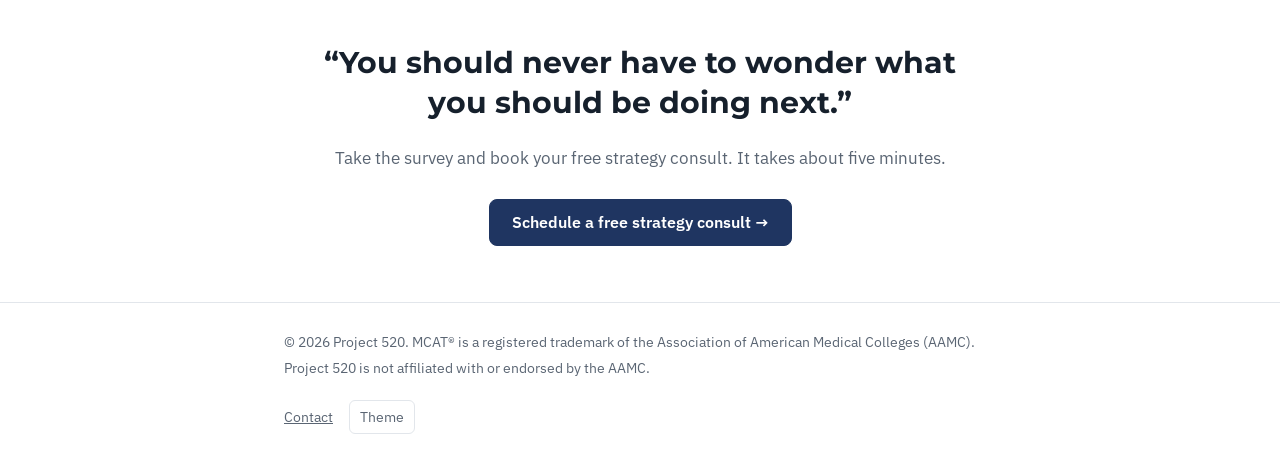
==== commit 6ebc7048: "Add files via upload" ====
--- a/index.html
+++ b/index.html
@@ -175,7 +175,6 @@
     <nav class="nav-links" aria-label="Main">
       <a href="#how">How it works</a>
       <a href="#plans">Plans</a>
-      <a href="/nexus/">The Nexus</a>
       <a class="btn js-consult" href="#">Free consult</a>
     </nav>
   </div>
@@ -377,7 +376,6 @@
       <p>Project 520 is not affiliated with or endorsed by the AAMC.</p>
     </div>
     <div style="display:flex;gap:16px;align-items:center">
-      <a href="/nexus/">The Nexus</a>
       <a href="mailto:hello@project520.com" id="contact">Contact</a>
       <button class="theme-btn" id="themeBtn" type="button" aria-label="Toggle light or dark theme">Theme</button>
     </div>
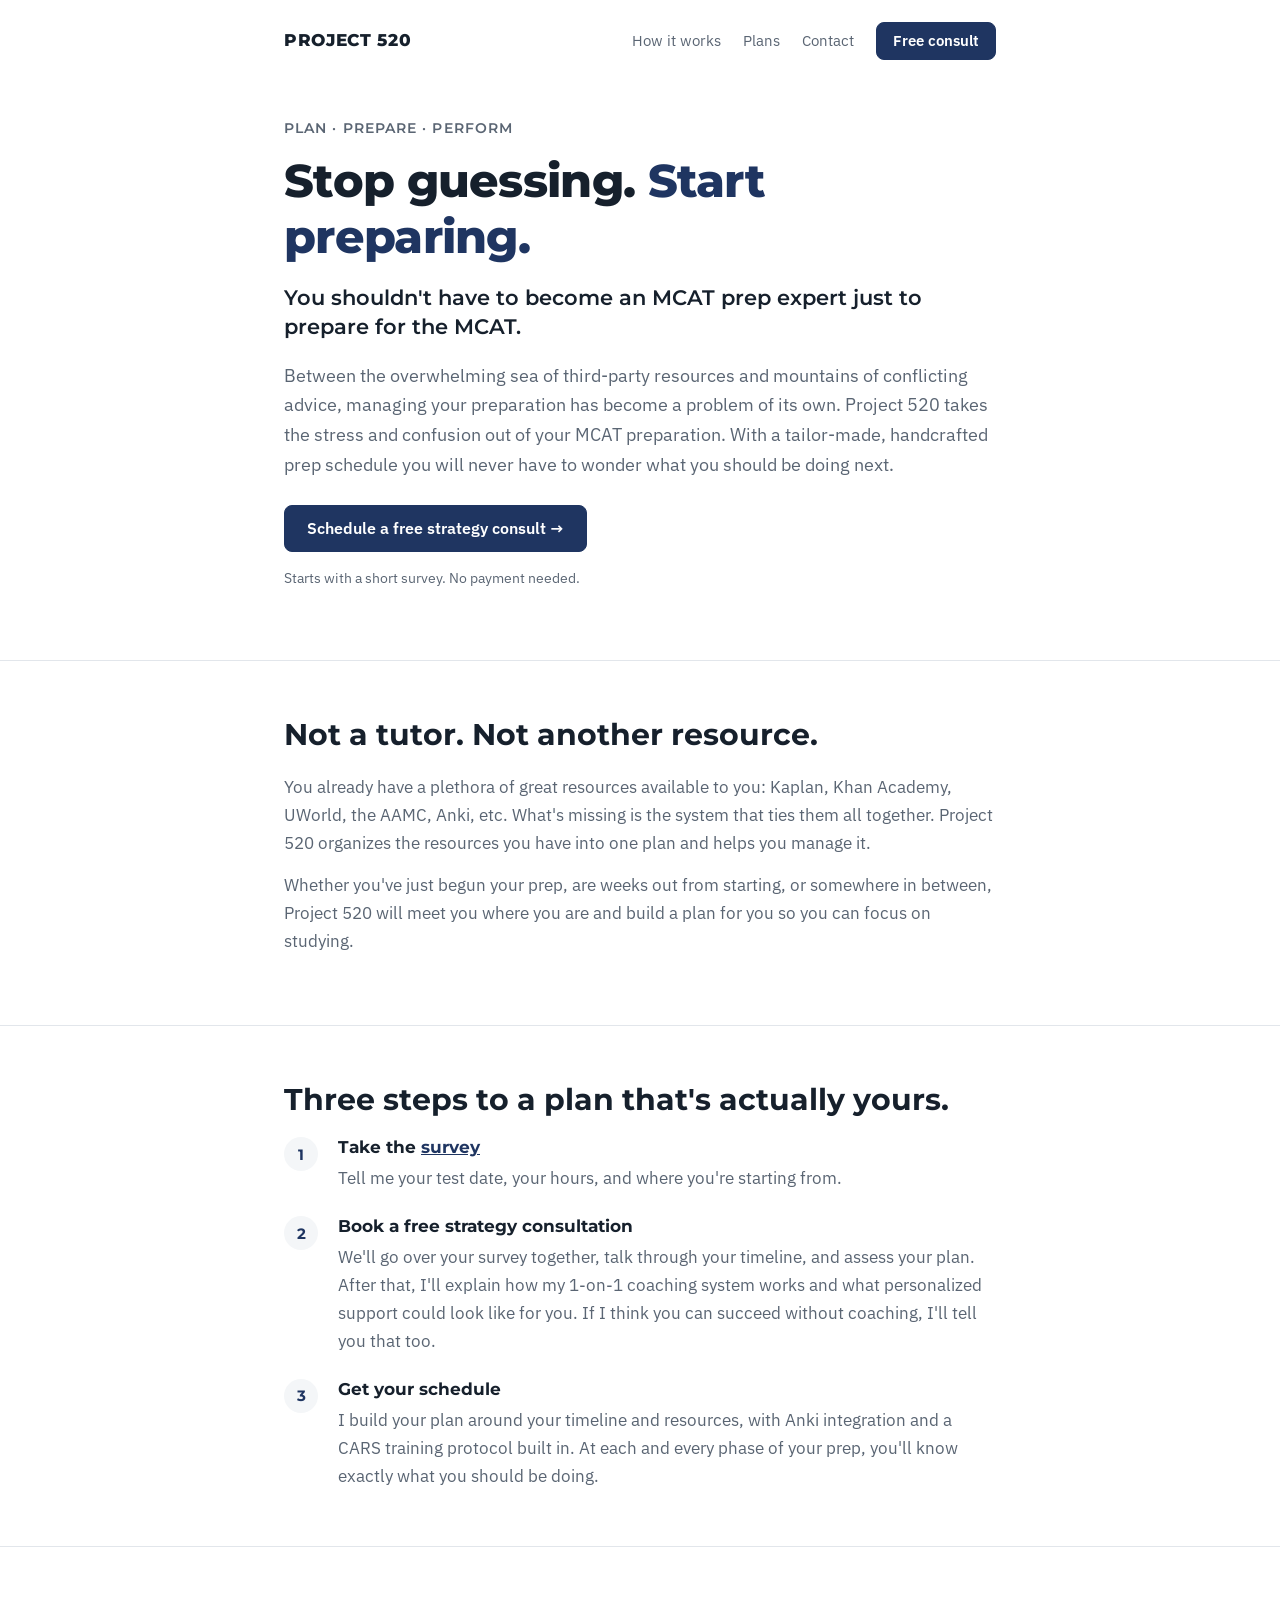
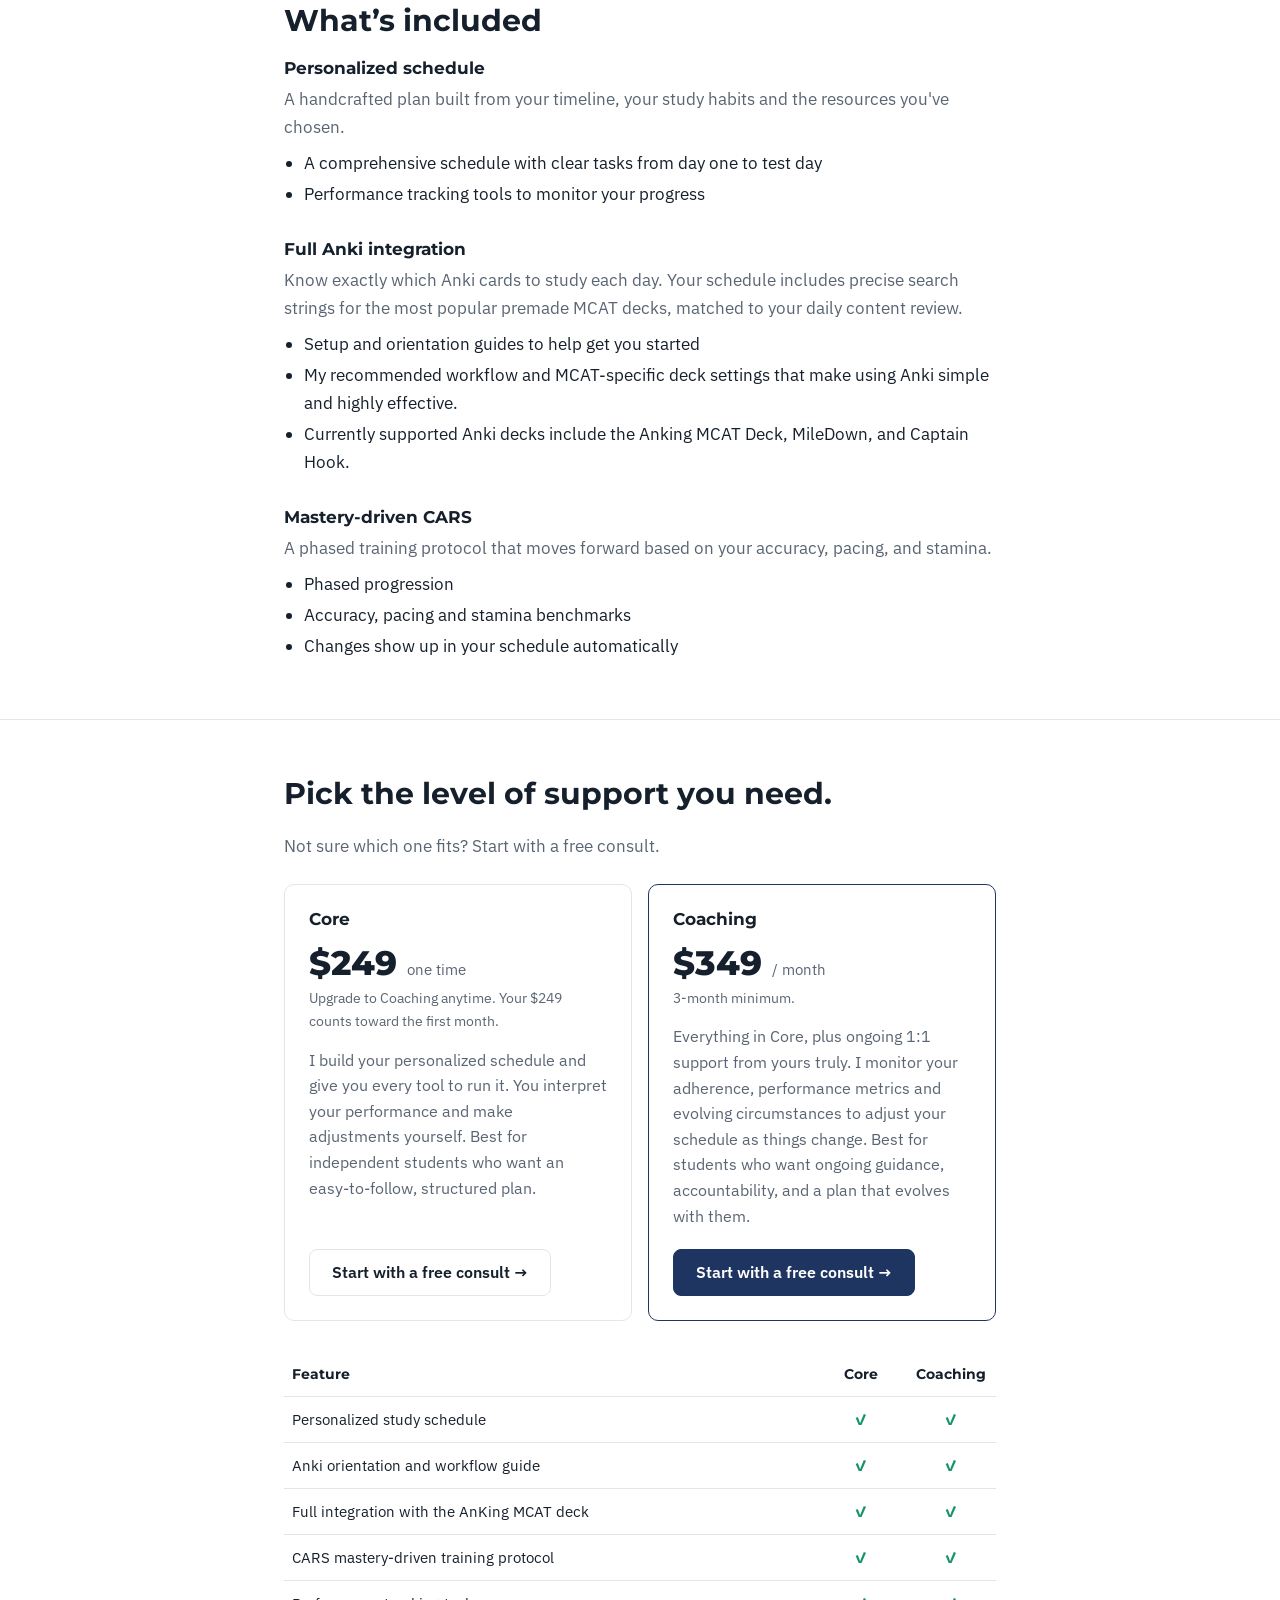
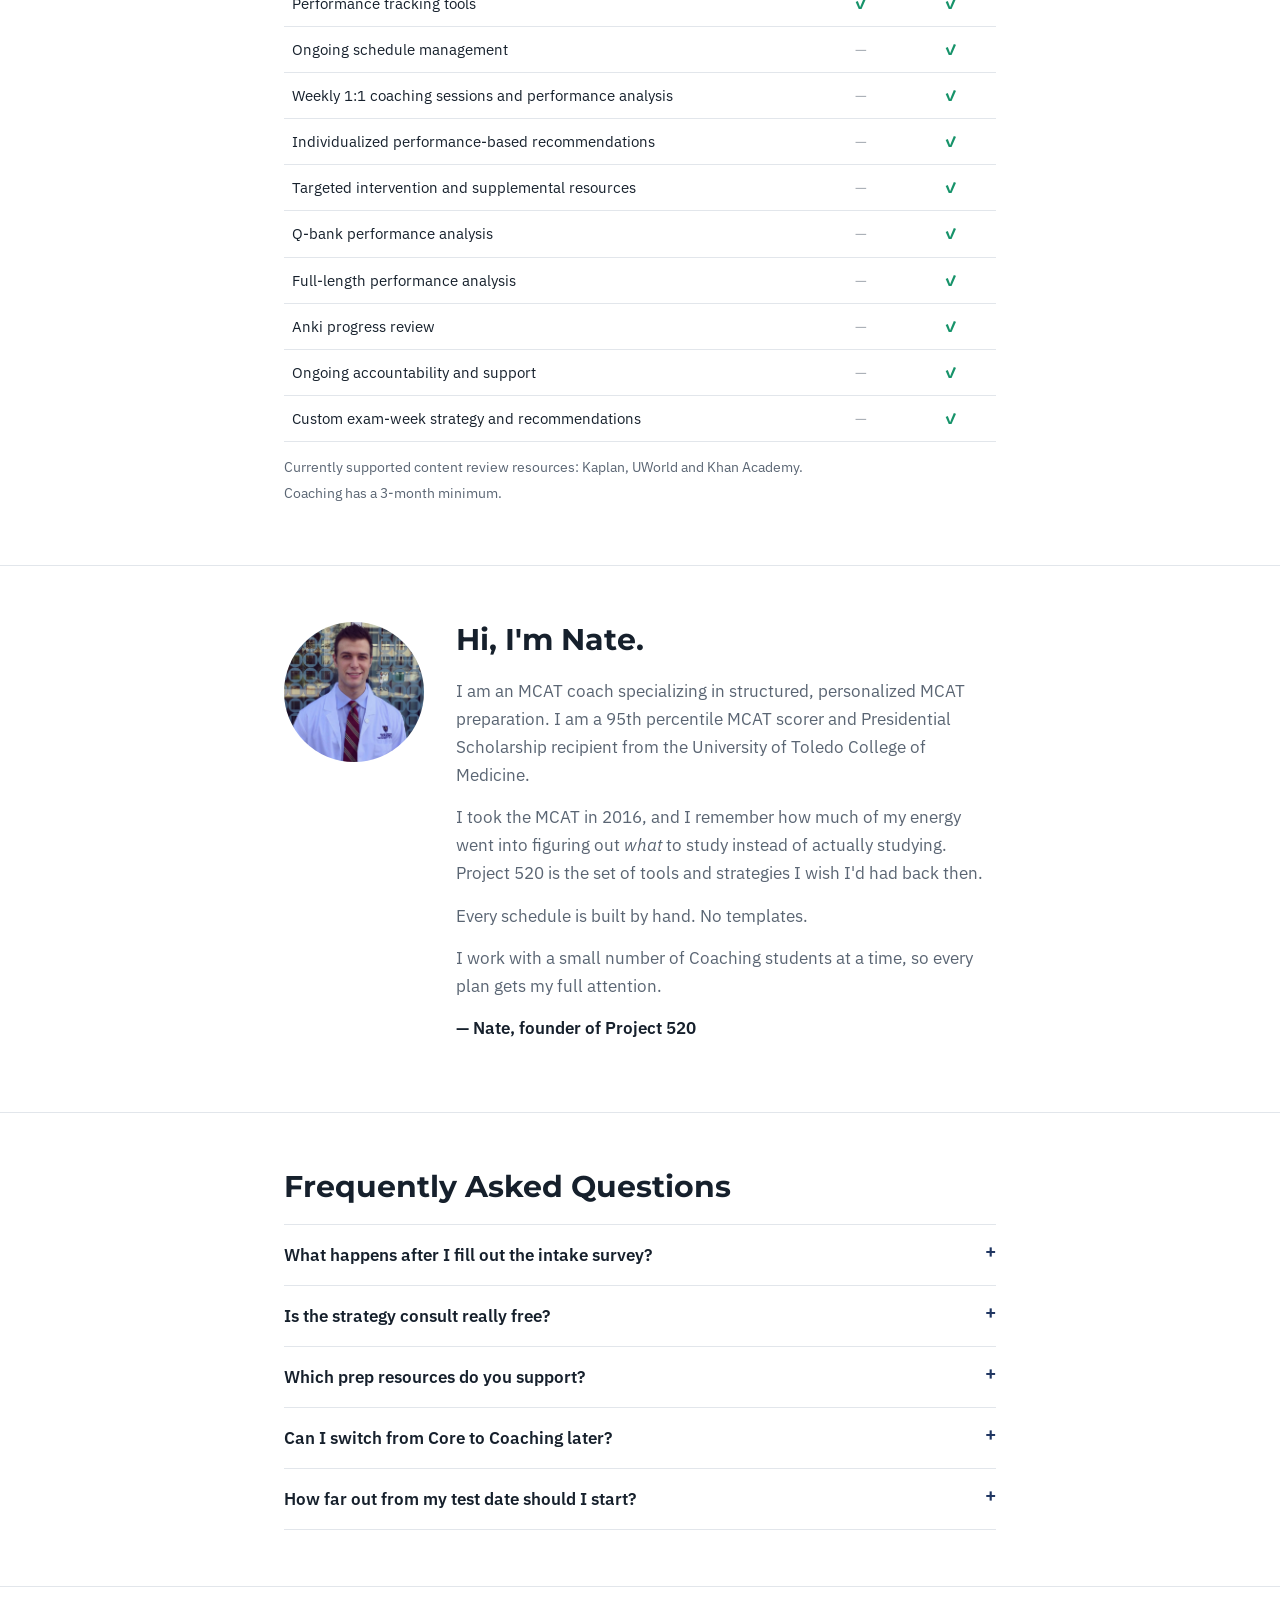
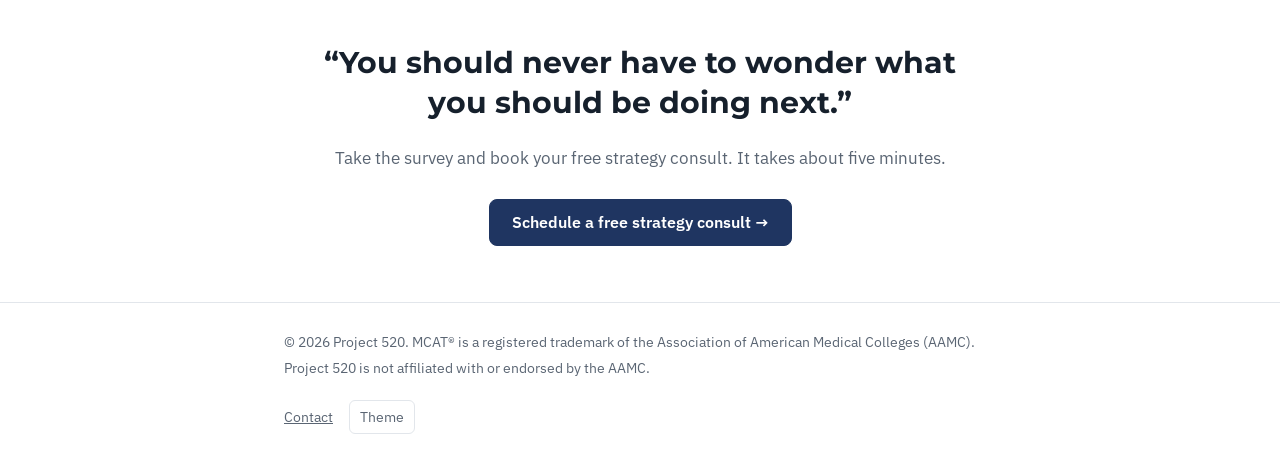
==== commit 43537a2d: "Add files via upload" ====
--- a/index.html
+++ b/index.html
@@ -175,6 +175,7 @@
     <nav class="nav-links" aria-label="Main">
       <a href="#how">How it works</a>
       <a href="#plans">Plans</a>
+      <a href="/contact/">Contact</a>
       <a class="btn js-consult" href="#">Free consult</a>
     </nav>
   </div>
@@ -376,7 +377,7 @@
       <p>Project 520 is not affiliated with or endorsed by the AAMC.</p>
     </div>
     <div style="display:flex;gap:16px;align-items:center">
-      <a href="mailto:hello@project520.com" id="contact">Contact</a>
+      <a href="/contact/" id="contact">Contact</a>
       <button class="theme-btn" id="themeBtn" type="button" aria-label="Toggle light or dark theme">Theme</button>
     </div>
   </div>
@@ -386,11 +387,10 @@
   // ===== EDIT ME =====
   // Paste your Google Form link here. Every consult button on the page uses it.
   var FORM_URL = "https://docs.google.com/forms/d/e/1FAIpQLSf1o5U1gilqUx3L-pWB06cm8P5lfhH_u22WM8IXq5zeu4WY2Q/viewform?usp=header";
-  // Your contact email (footer link).
-  var CONTACT_EMAIL = "hello@project520.com";
+  // Your contact email is set on the contact page (contact/index.html).
   // ===================
 
-  // Optional source tracking: visiting project520.com/?src=youtube passes "youtube" on to the form,
+  // Optional source tracking: visiting projectfivetwenty.com/?src=youtube passes "youtube" on to the form,
   // if you set FORM_SRC_FIELD to your form's prefill entry id (e.g. "entry.123456789"). Leave blank to skip.
   var FORM_SRC_FIELD = "";
 
@@ -405,7 +405,6 @@
     document.querySelectorAll(".js-consult").forEach(function (a) {
       a.href = url; a.target = "_blank"; a.rel = "noopener";
     });
-    document.getElementById("contact").href = "mailto:" + CONTACT_EMAIL;
     document.getElementById("yr").textContent = new Date().getFullYear();
 
     var root = document.documentElement;
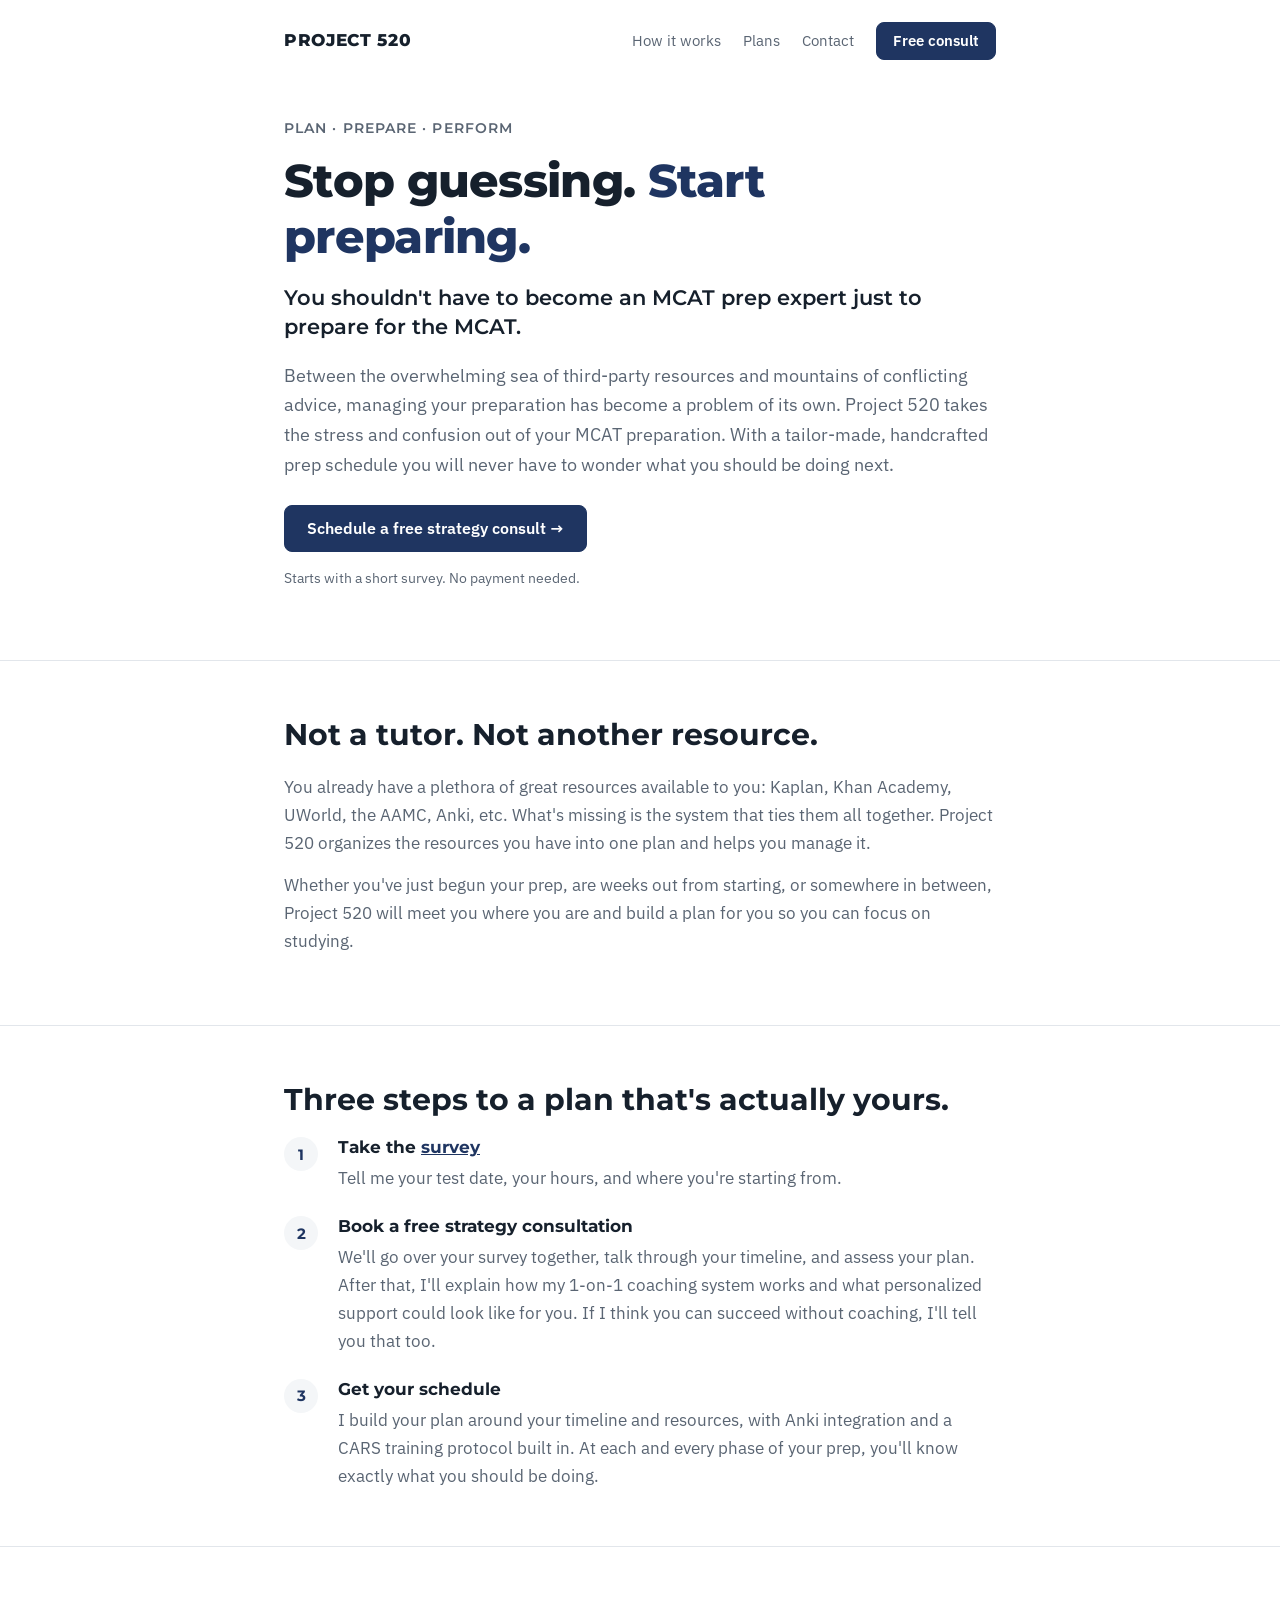
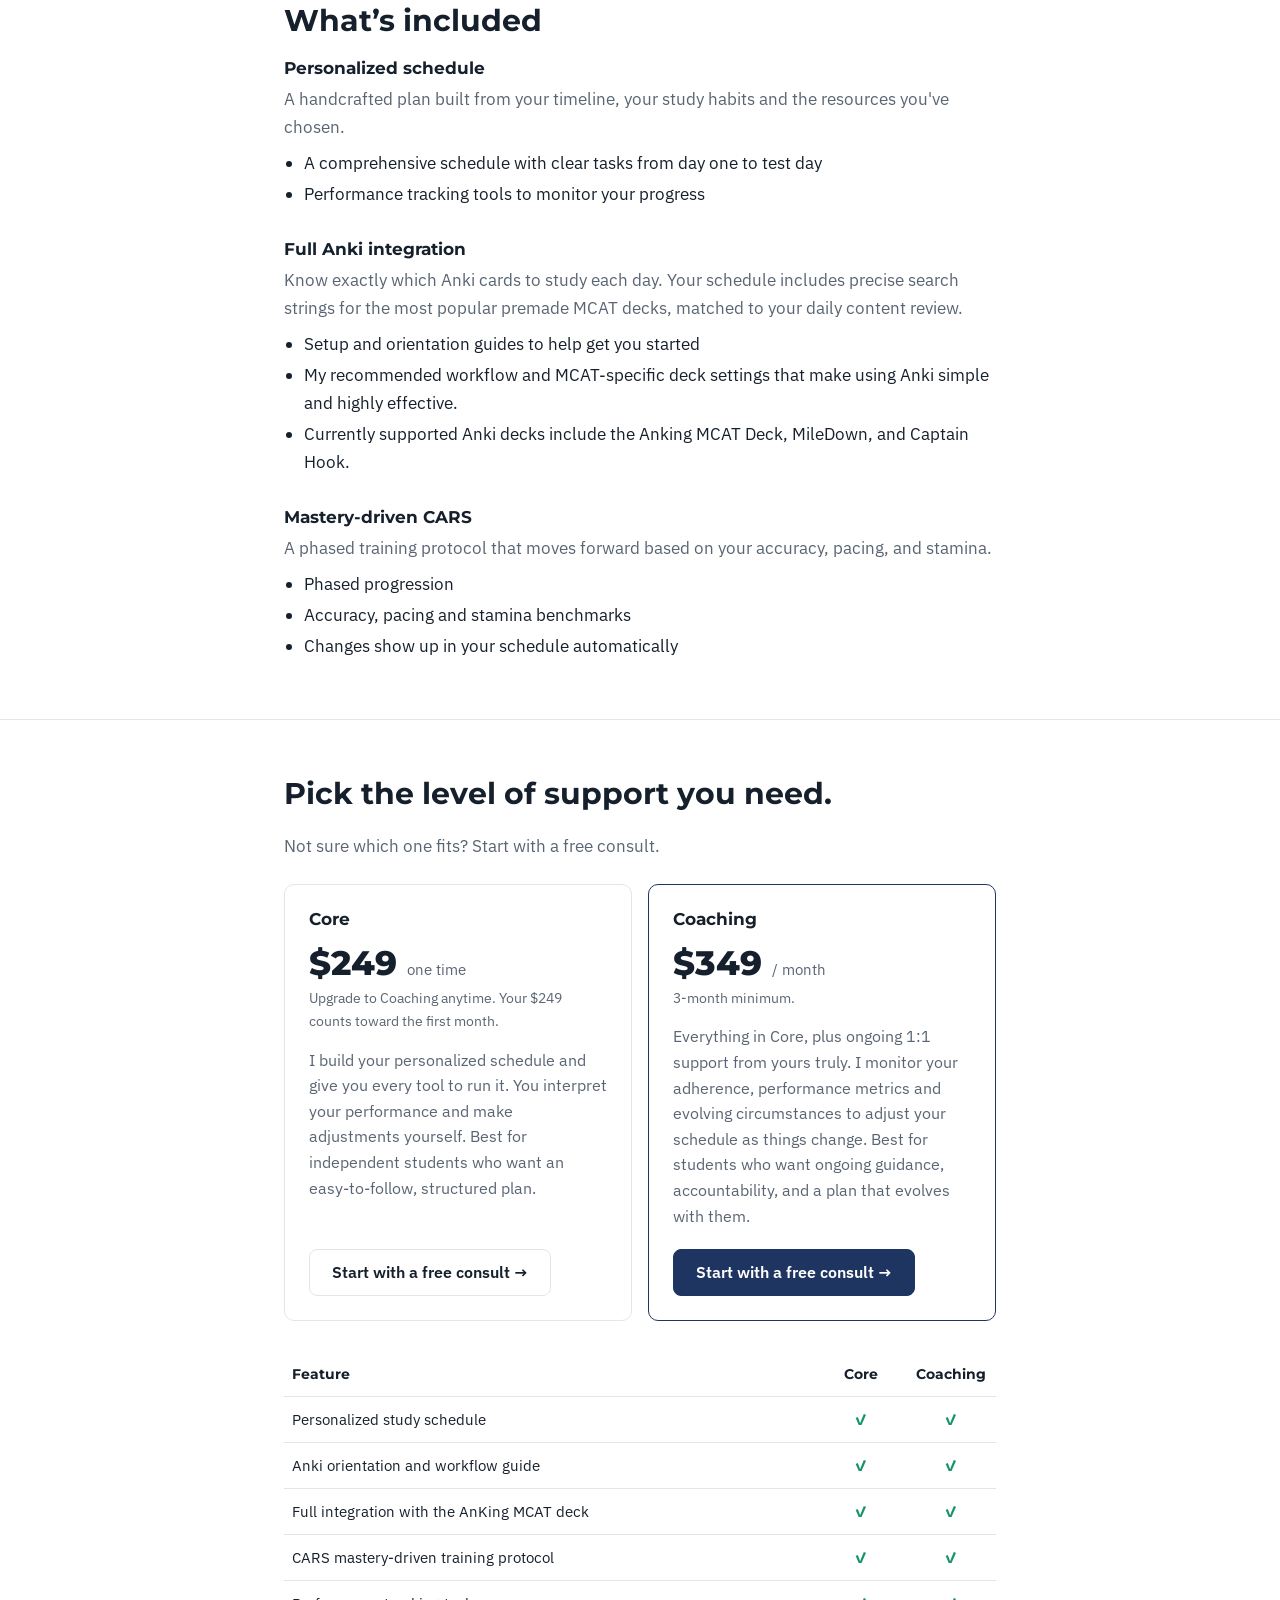
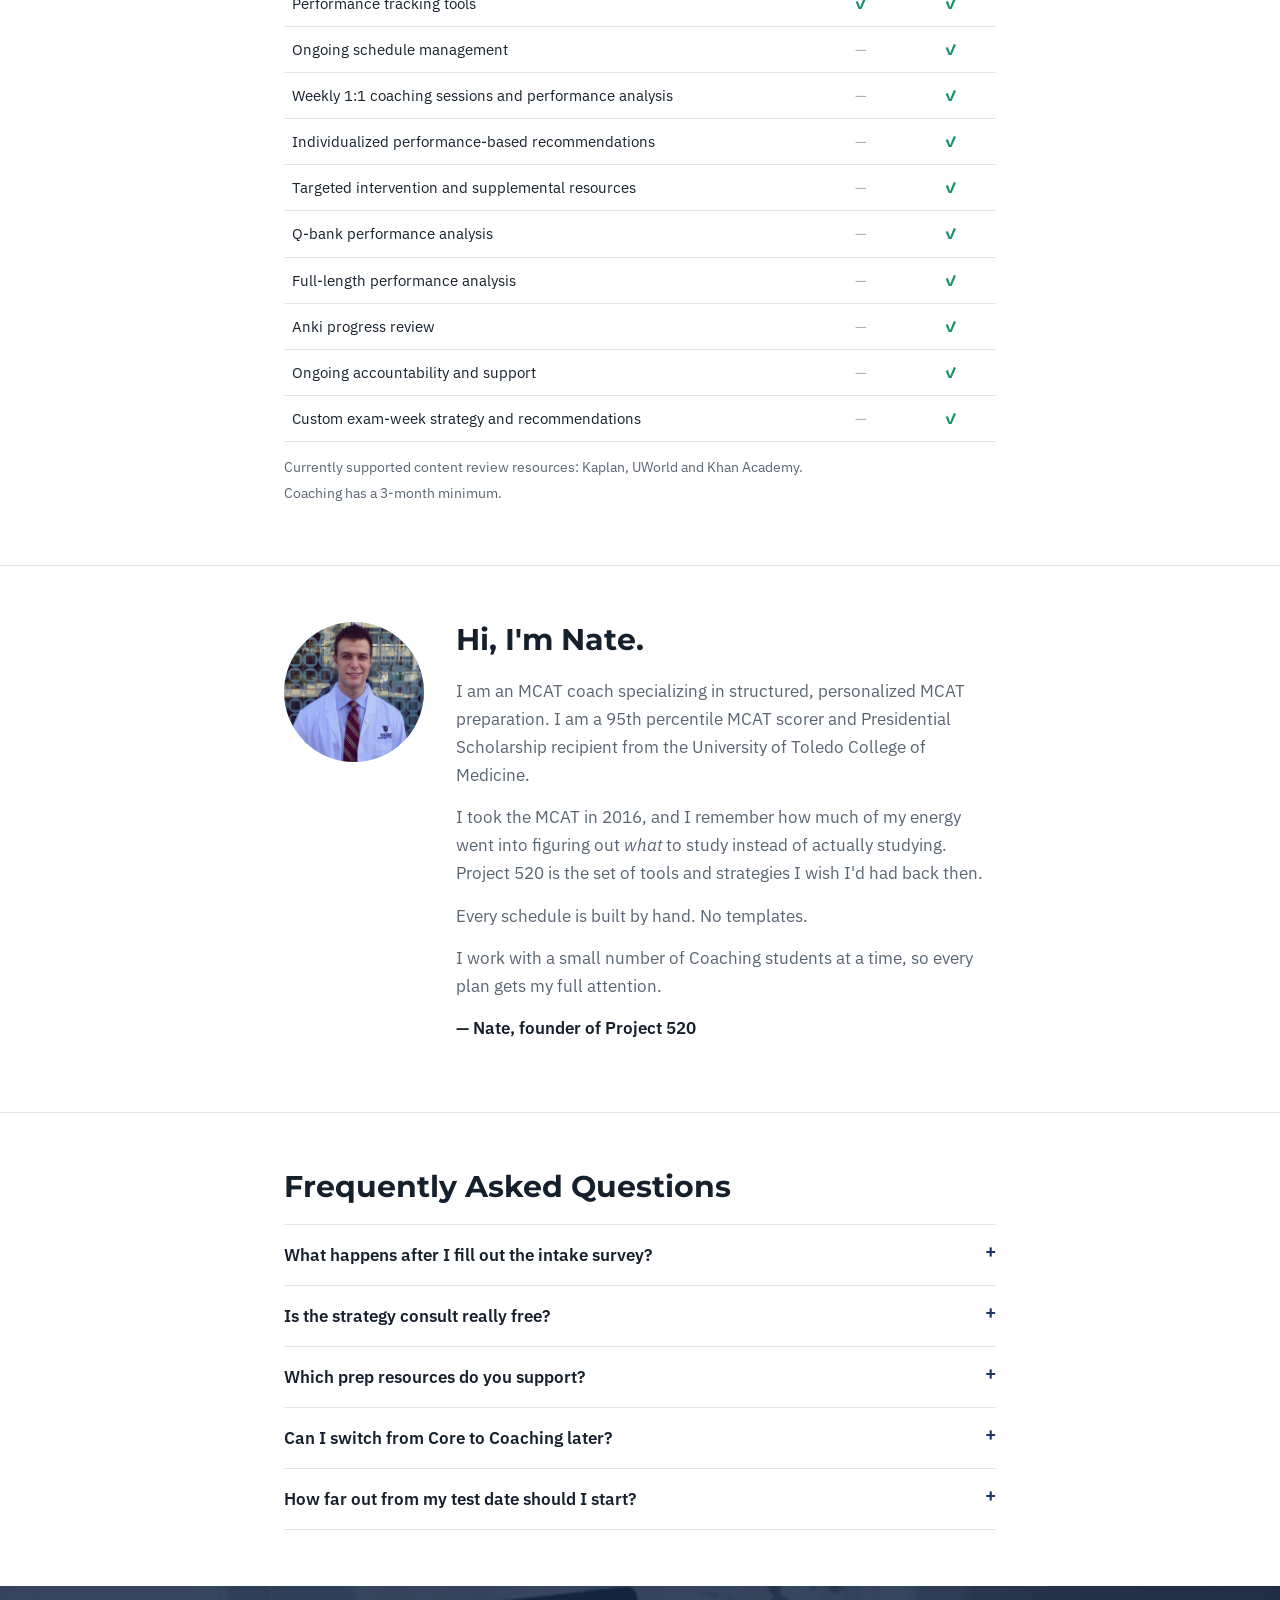
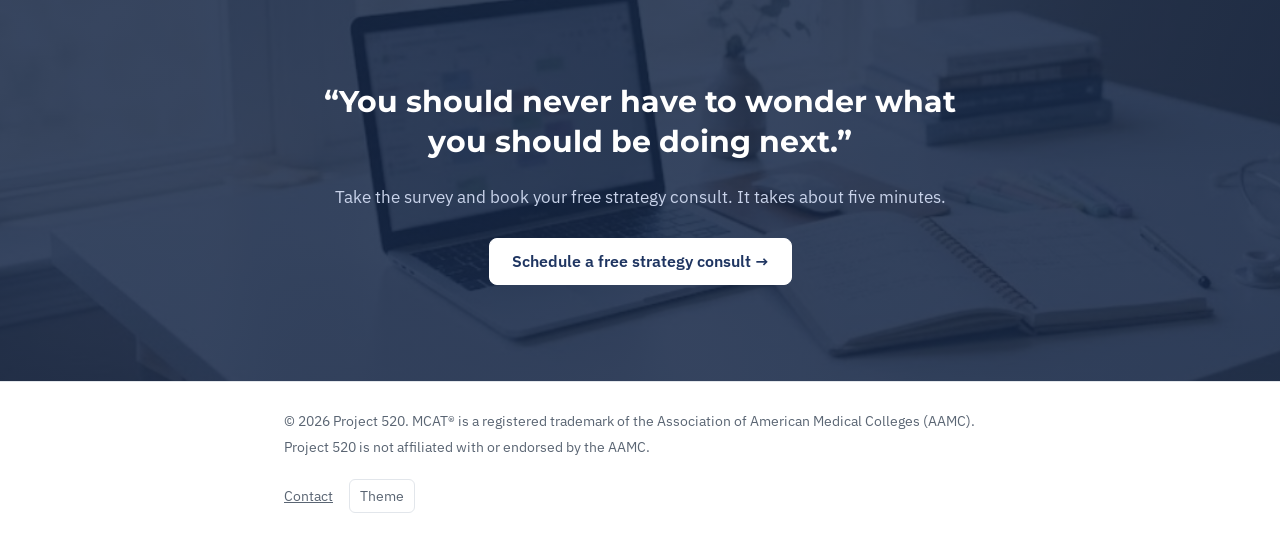
==== commit fa006403: "Add files via upload" ====
--- a/index.html
+++ b/index.html
@@ -8,6 +8,13 @@
 <meta property="og:title" content="Project 520 — Plan · Prepare · Perform">
 <meta property="og:description" content="Stop guessing. Start preparing. Get a personalized schedule and know exactly what to do next.">
 <meta property="og:type" content="website">
+<meta property="og:url" content="https://projectfivetwenty.com/">
+<meta property="og:image" content="https://projectfivetwenty.com/images/og-image.jpg">
+<meta property="og:image:width" content="1200">
+<meta property="og:image:height" content="630">
+<meta property="og:image:alt" content="Project 520: a handcrafted MCAT schedule built around you">
+<meta property="og:site_name" content="Project 520">
+<meta name="twitter:card" content="summary_large_image">
 <link rel="icon" href="data:image/svg+xml,%3Csvg xmlns='http://www.w3.org/2000/svg' viewBox='0 0 64 64'%3E%3Crect width='64' height='64' rx='14' fill='%231f3561'/%3E%3Ctext x='32' y='42' font-family='Arial' font-weight='700' font-size='26' fill='white' text-anchor='middle'%3E520%3C/text%3E%3C/svg%3E">
 <link rel="preconnect" href="https://fonts.googleapis.com">
 <link rel="preconnect" href="https://fonts.gstatic.com" crossorigin>
@@ -138,6 +145,16 @@
 .final { text-align: center; }
 .quote { margin: 0 auto 22px; max-width: 22em; font: 700 clamp(1.4rem, 3.4vw, 1.9rem)/1.3 var(--font-head); color: var(--ink); }
 .final .ctas { justify-content: center; }
+/* Final call to action: desk photo under a navy overlay (the same in light and dark mode) */
+.final.photo {
+  border-top: 0; padding: 96px 0;
+  background: linear-gradient(rgba(22, 39, 70, 0.86), rgba(22, 39, 70, 0.86)), url("/images/desk.jpg") center / cover no-repeat, #162746;
+}
+.final.photo .quote { color: #ffffff; }
+.final.photo .muted { color: #c9d3ea; }
+.final.photo .btn { background: #ffffff; color: #1f3561; border-color: #ffffff; }
+.final.photo .btn:hover { background: #e6ebf3; border-color: #e6ebf3; }
+.final.photo .btn:focus-visible { outline: 2px solid #ffffff; outline-offset: 3px; }
 
 footer { border-top: 1px solid var(--line); padding: 28px 0 40px; color: var(--muted); font-size: 0.85rem; }
 footer .wrap { display: flex; flex-wrap: wrap; justify-content: space-between; gap: 16px; }
@@ -358,7 +375,7 @@
     </div>
   </section>
 
-  <section class="final">
+  <section class="final photo">
     <div class="wrap">
       <blockquote class="quote">“You should never have to wonder what you should be doing next.”</blockquote>
       <p class="muted">Take the survey and book your free strategy consult. It takes about five minutes.</p>
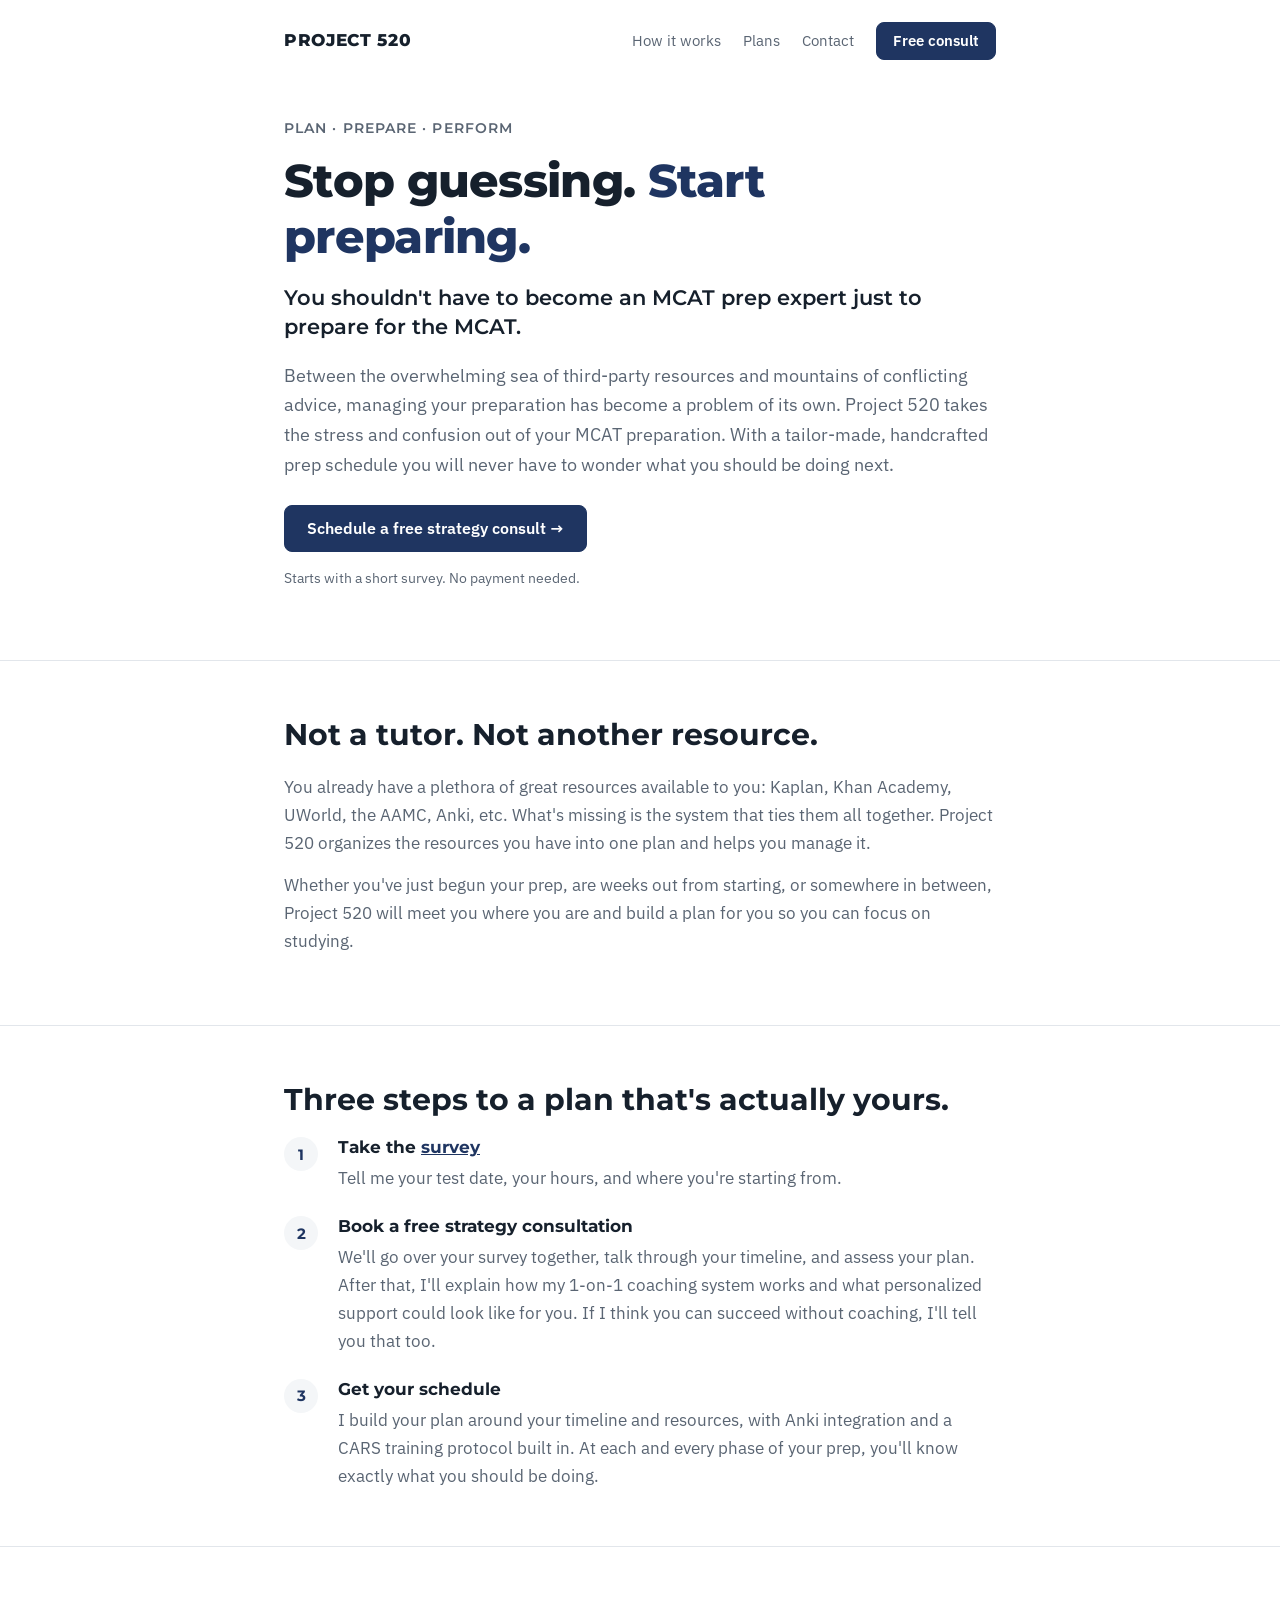
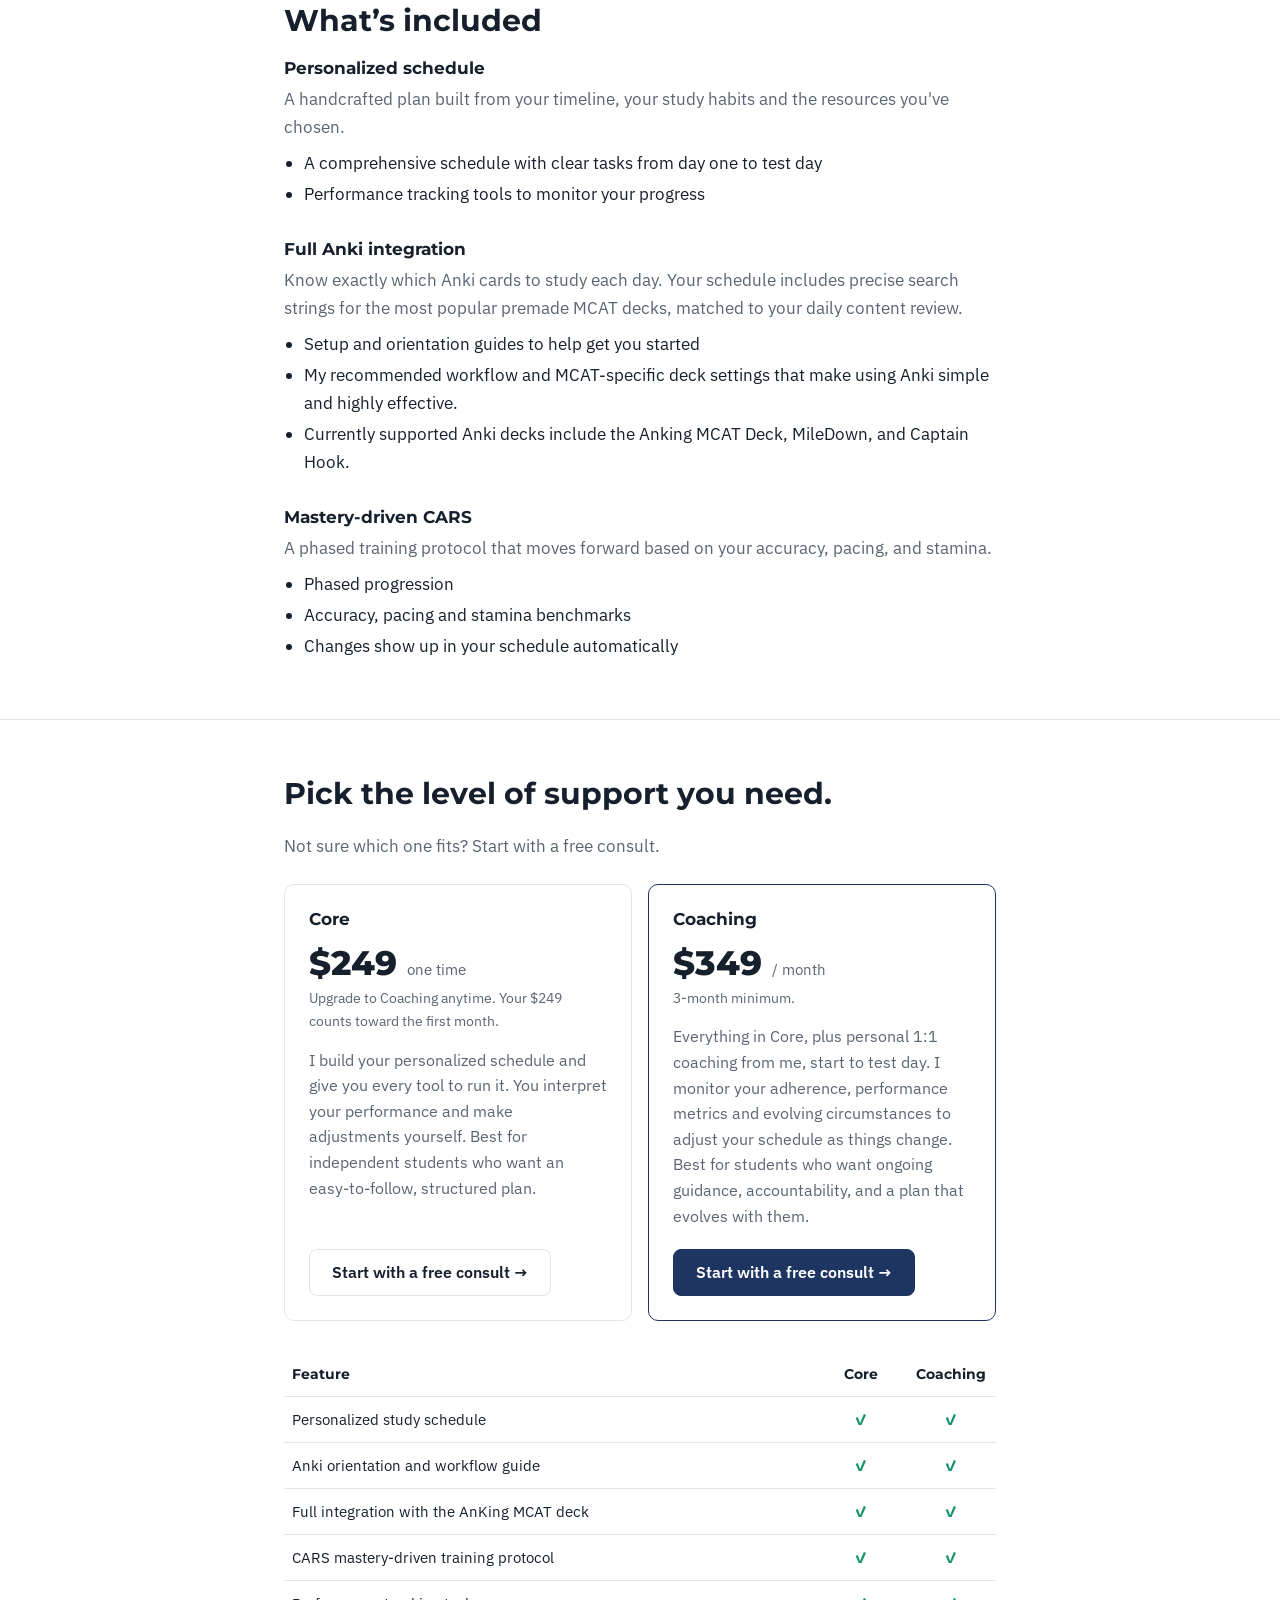
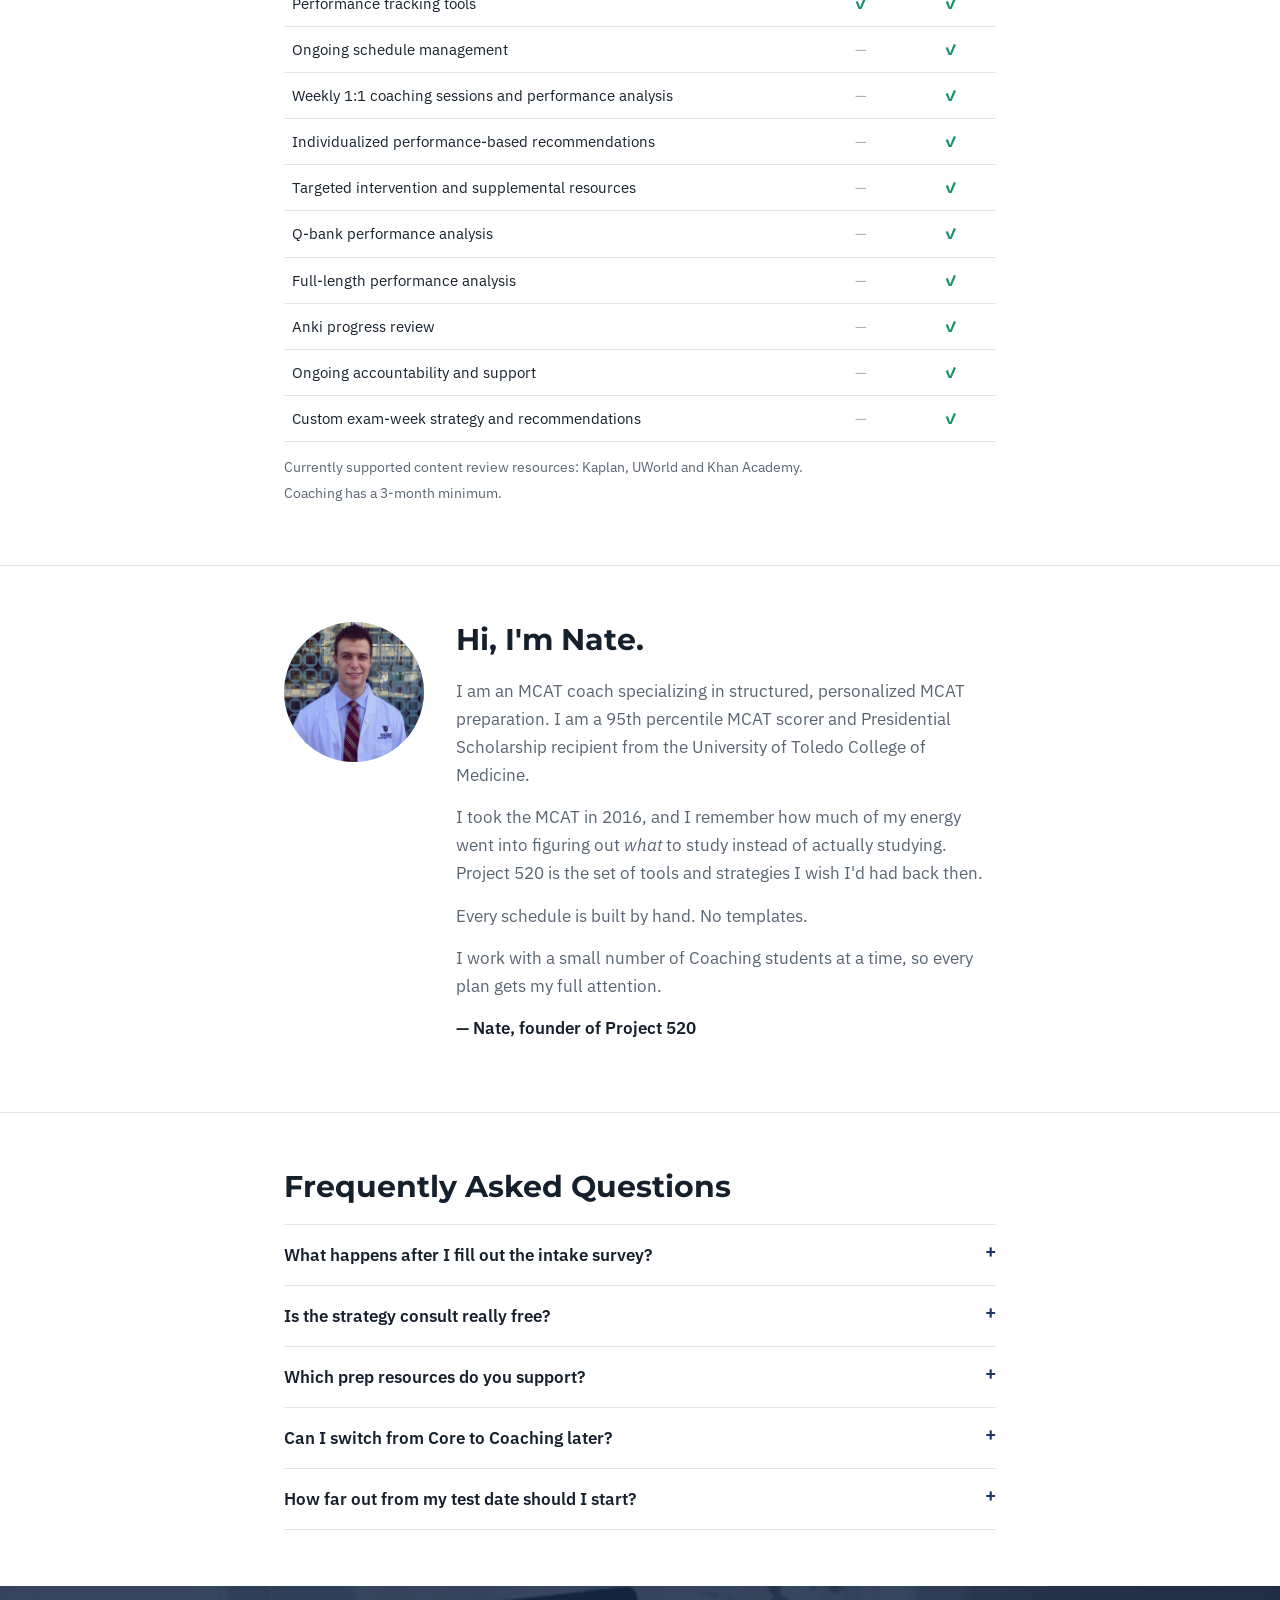
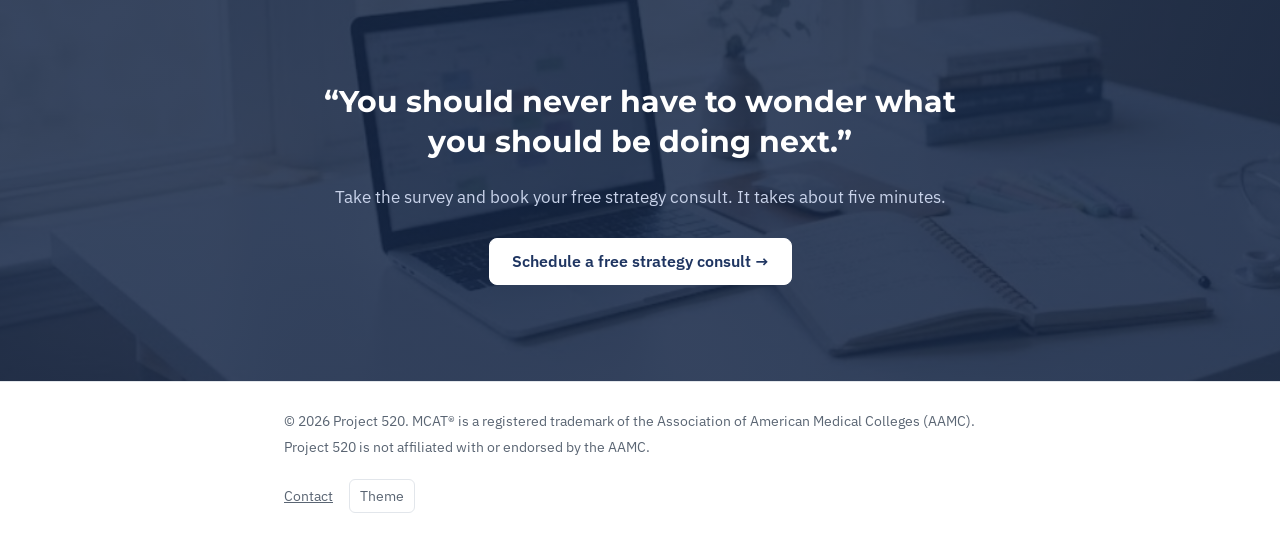
==== commit 8b602701: "Update index.html some re-wording" ====
--- a/index.html
+++ b/index.html
@@ -300,7 +300,7 @@
           <h3>Coaching</h3>
           <div class="price">$349 <small>/ month</small></div>
           <p class="price-note">3-month minimum.</p>
-          <p class="desc">Everything in Core, plus ongoing 1:1 support from yours truly. I monitor your adherence, performance metrics and evolving circumstances to adjust your schedule as things change. Best for students who want ongoing guidance, accountability, and a plan that evolves with them.</p>
+          <p class="desc">Everything in Core, plus personal 1:1 coaching from me, start to test day. I monitor your adherence, performance metrics and evolving circumstances to adjust your schedule as things change. Best for students who want ongoing guidance, accountability, and a plan that evolves with them.</p>
           <a class="btn js-consult" href="#">Start with a free consult →</a>
         </div>
       </div>
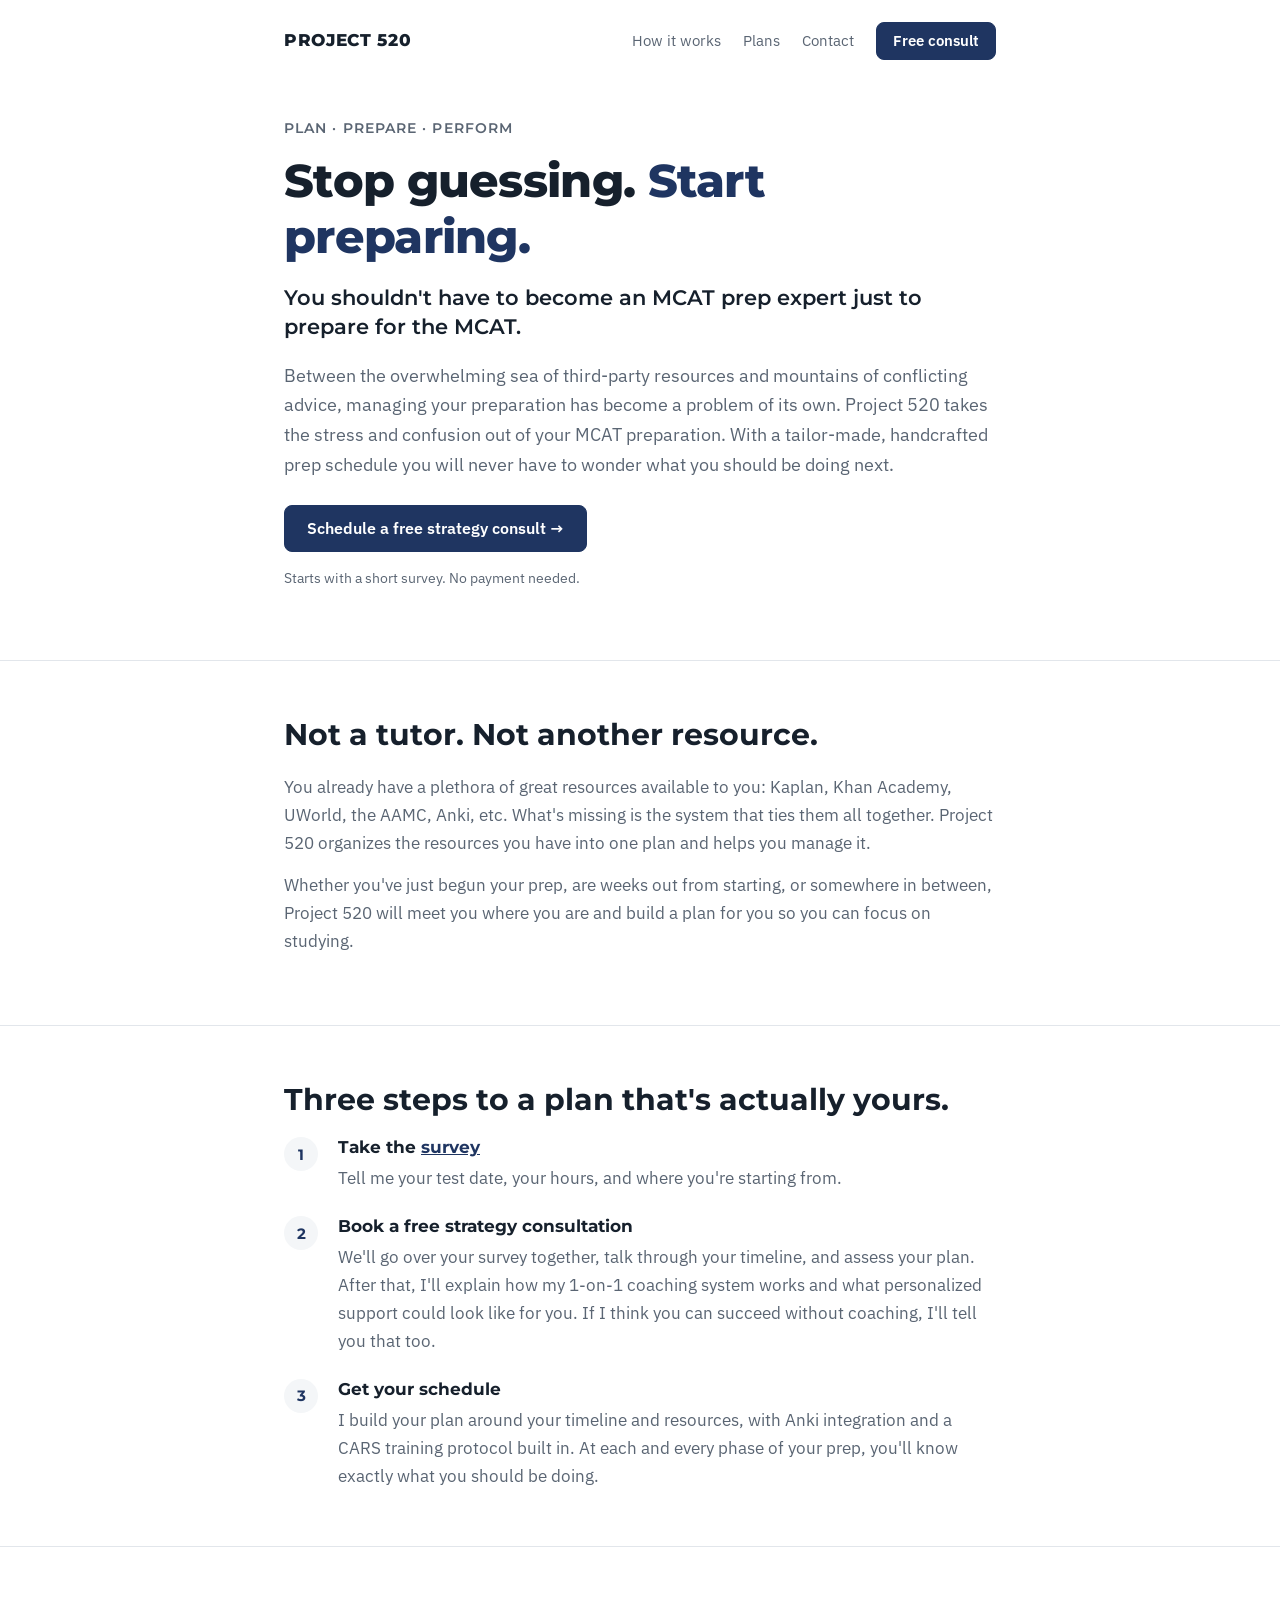
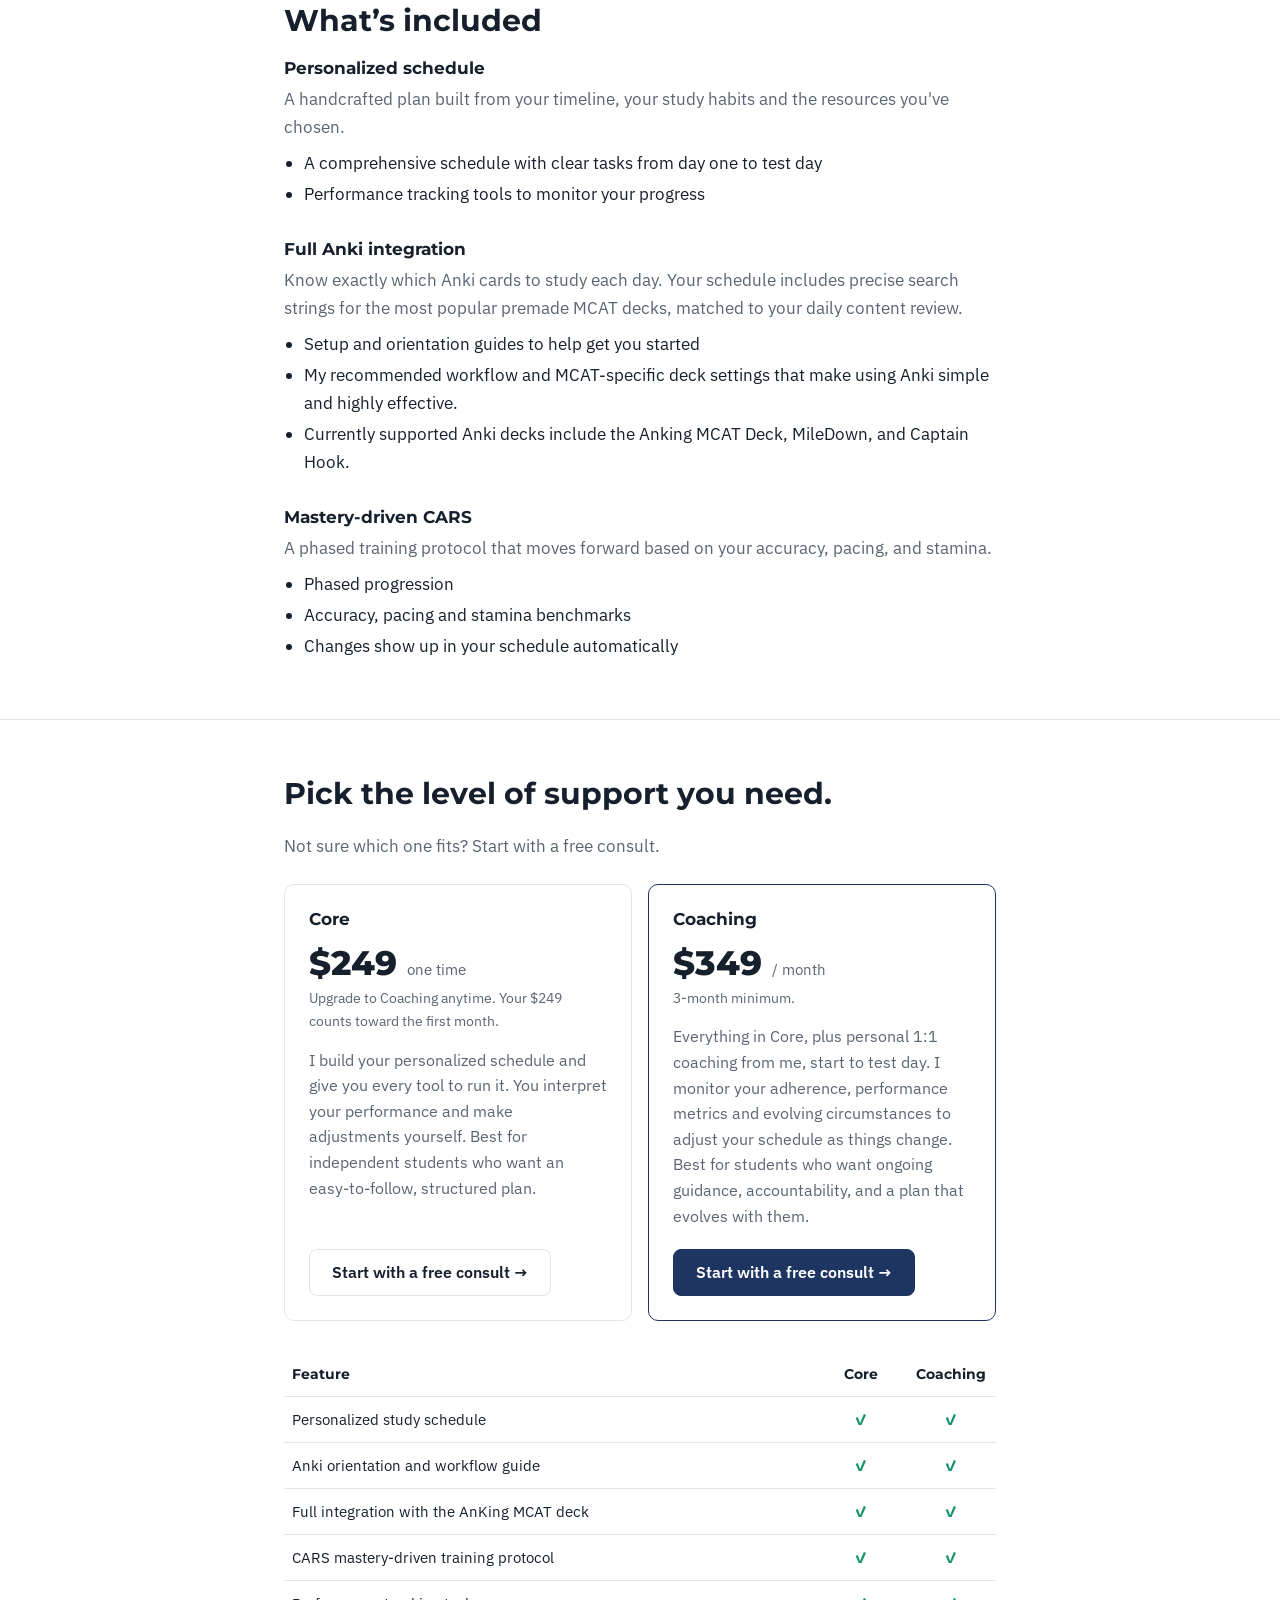
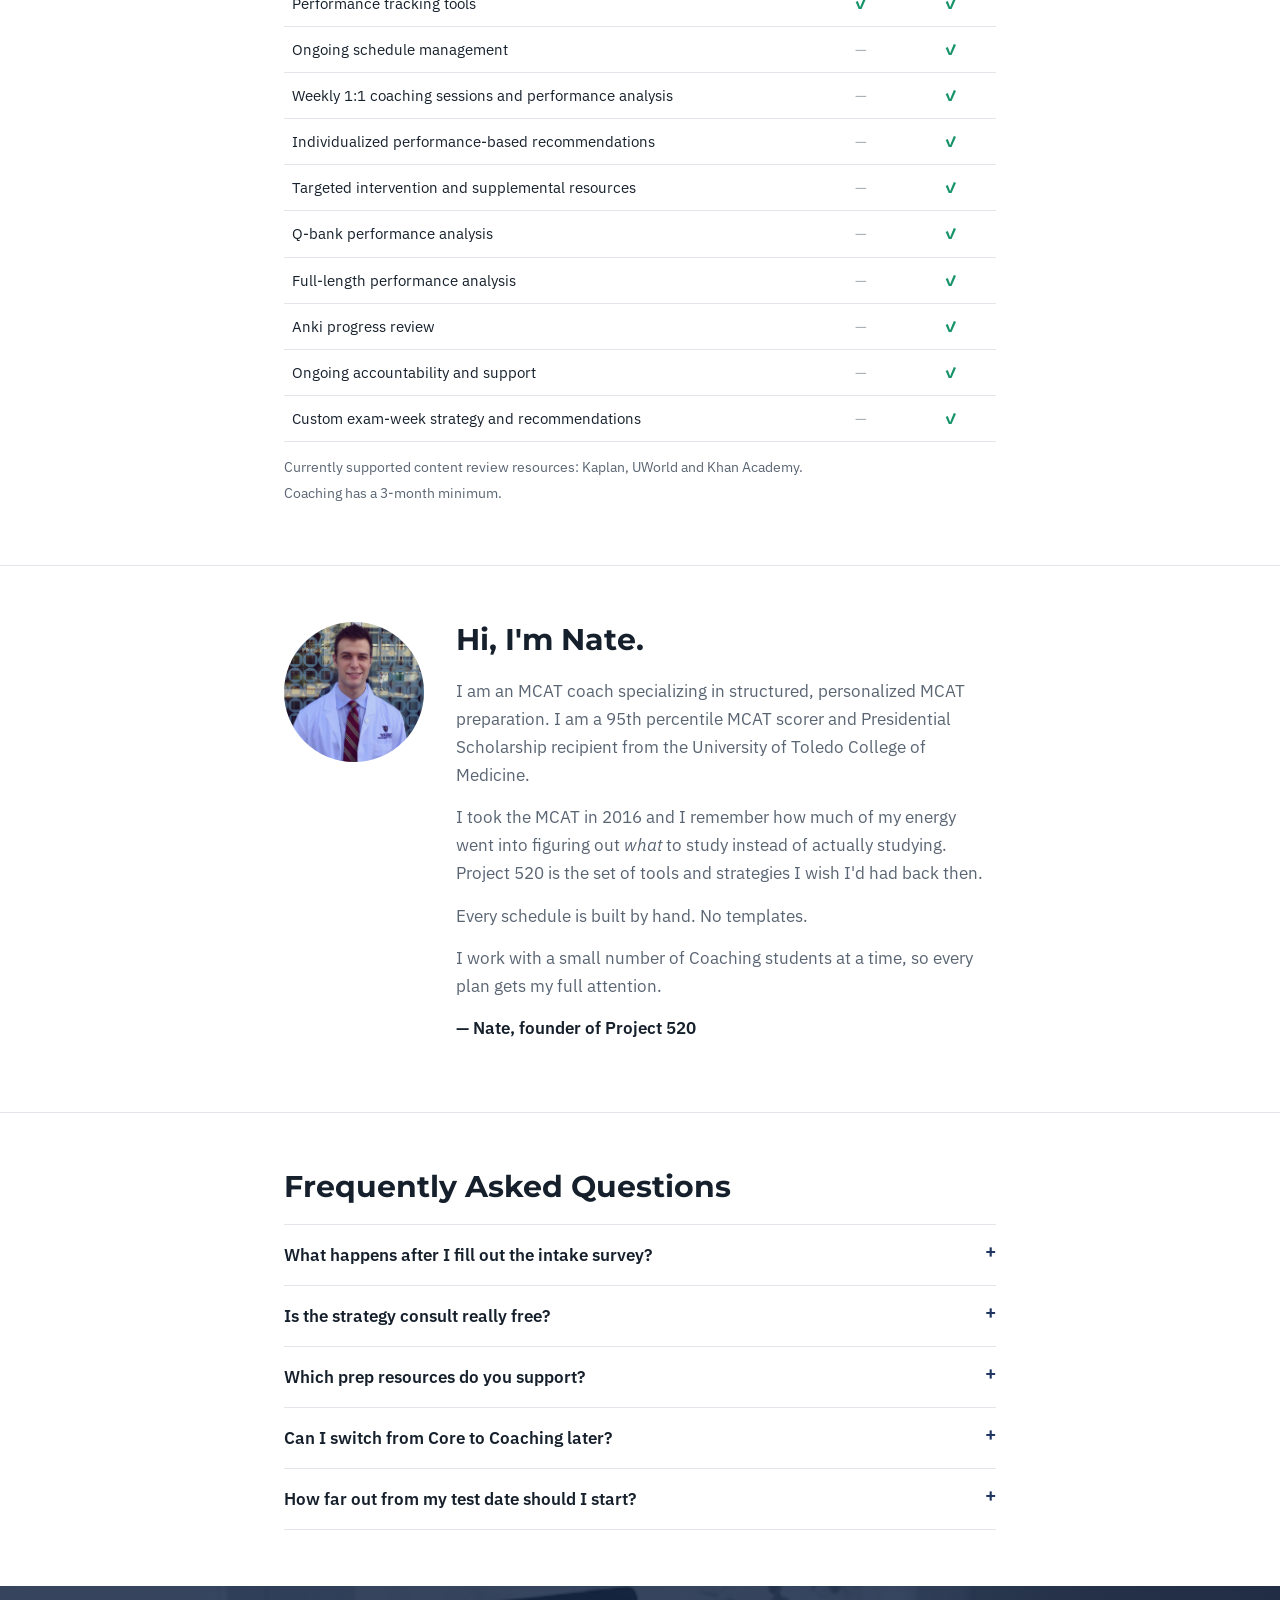
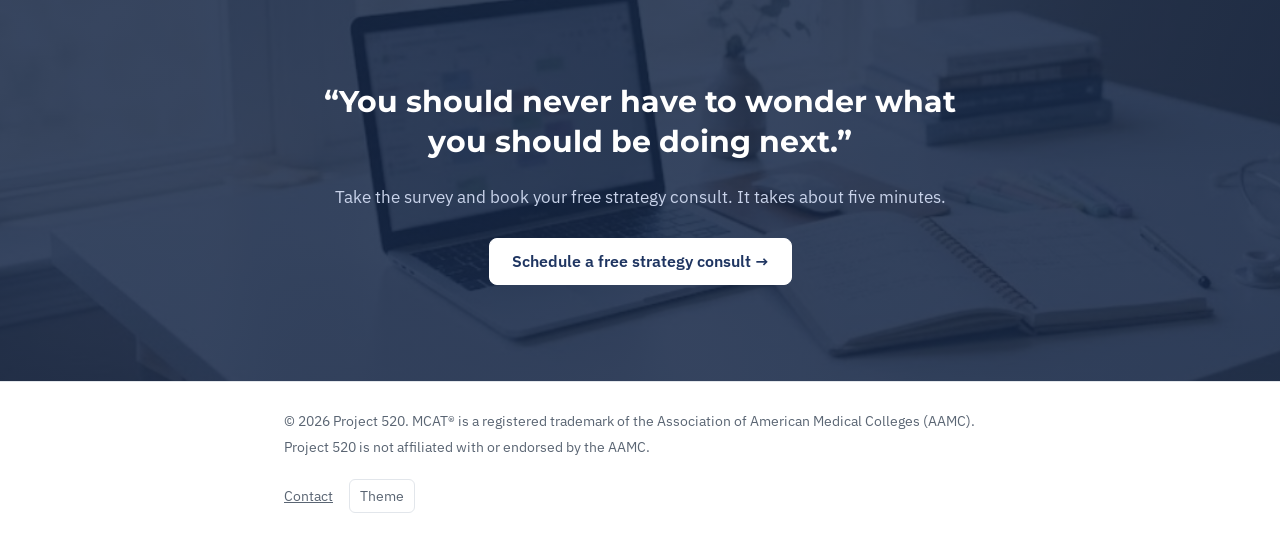
==== commit e3aa22f2: "Update index.html fixed a comma that my mom said was unecessary" ====
--- a/index.html
+++ b/index.html
@@ -338,7 +338,7 @@
         <div>
           <h2>Hi, I'm Nate.</h2>
           <p>I am an MCAT coach specializing in structured, personalized MCAT preparation. I am a 95th percentile MCAT scorer and Presidential Scholarship recipient from the University of Toledo College of Medicine.</p>
-          <p>I took the MCAT in 2016, and I remember how much of my energy went into figuring out <em>what</em> to study instead of actually studying. Project 520 is the set of tools and strategies I wish I'd had back then.</p>
+          <p>I took the MCAT in 2016 and I remember how much of my energy went into figuring out <em>what</em> to study instead of actually studying. Project 520 is the set of tools and strategies I wish I'd had back then.</p>
           <p>Every schedule is built by hand. No templates.</p>
           <p>I work with a small number of Coaching students at a time, so every plan gets my full attention.</p>
           <p class="sig">— Nate, founder of Project 520</p>
